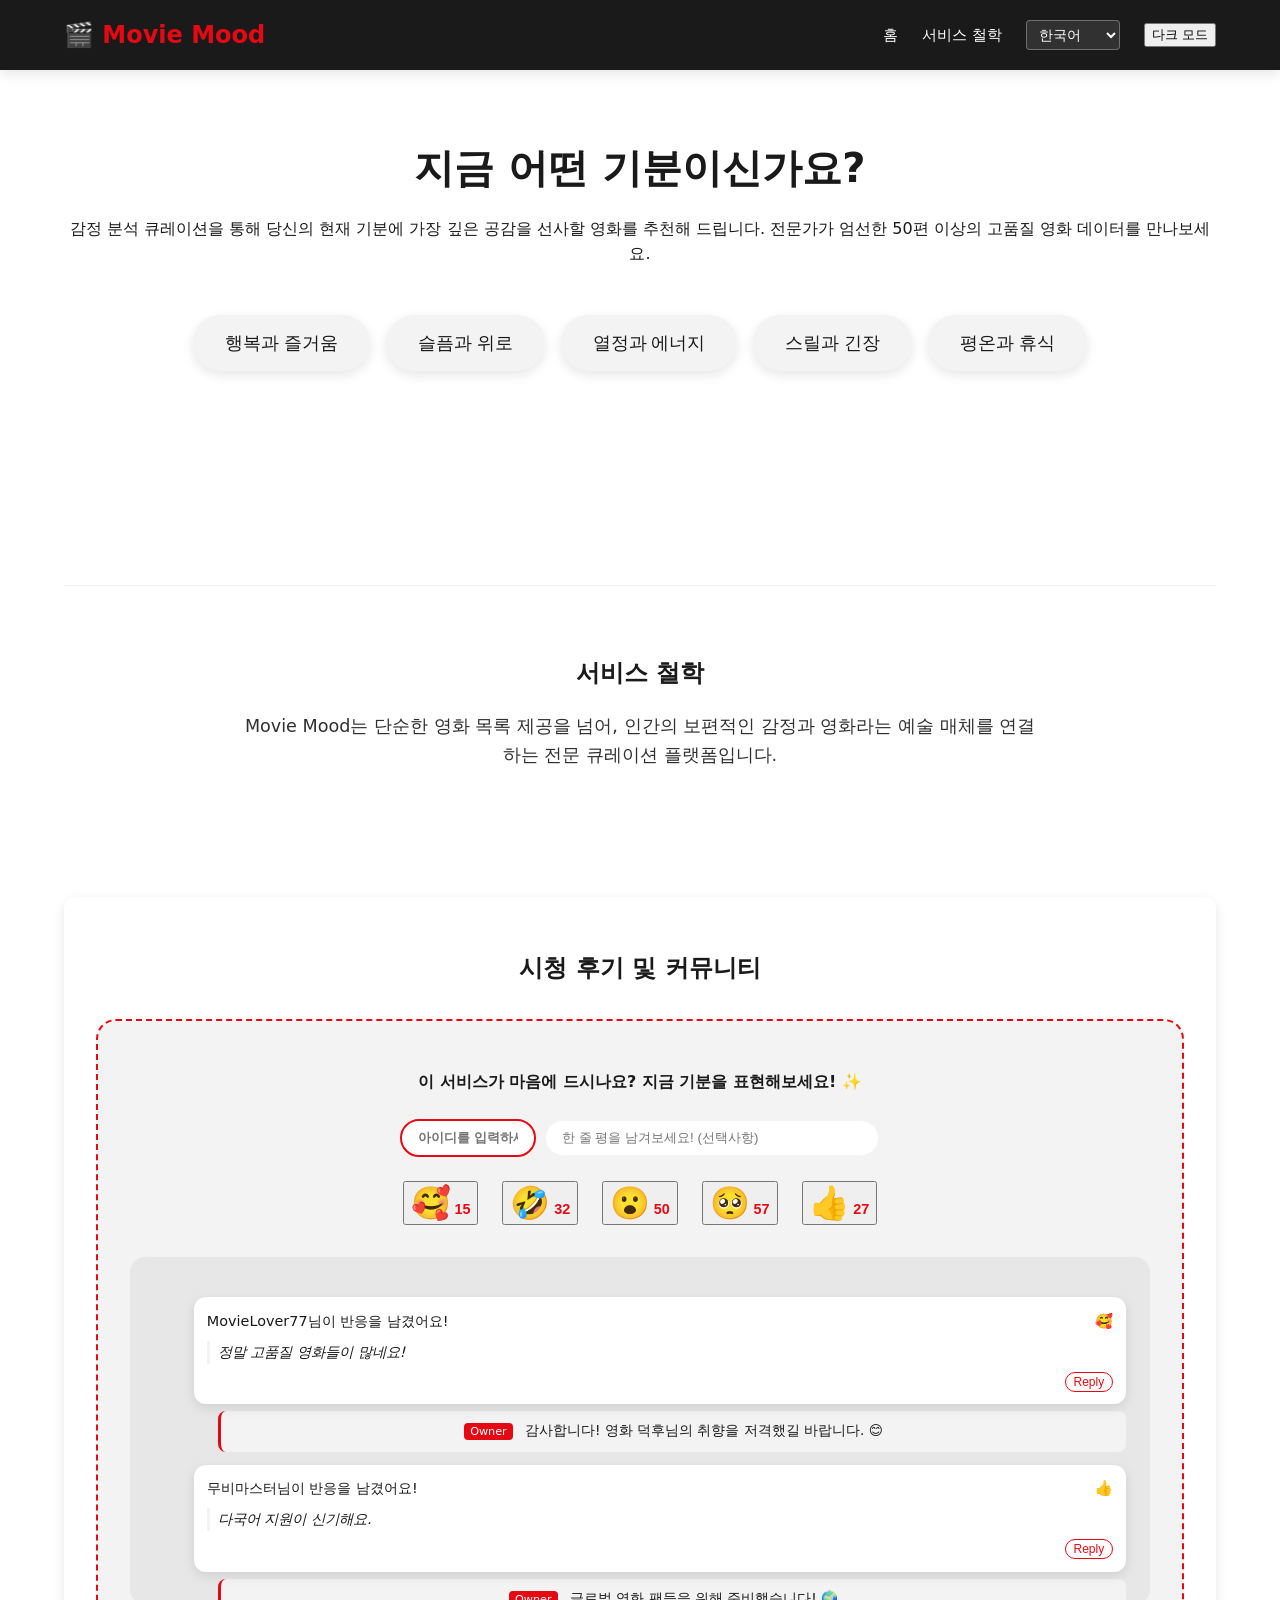
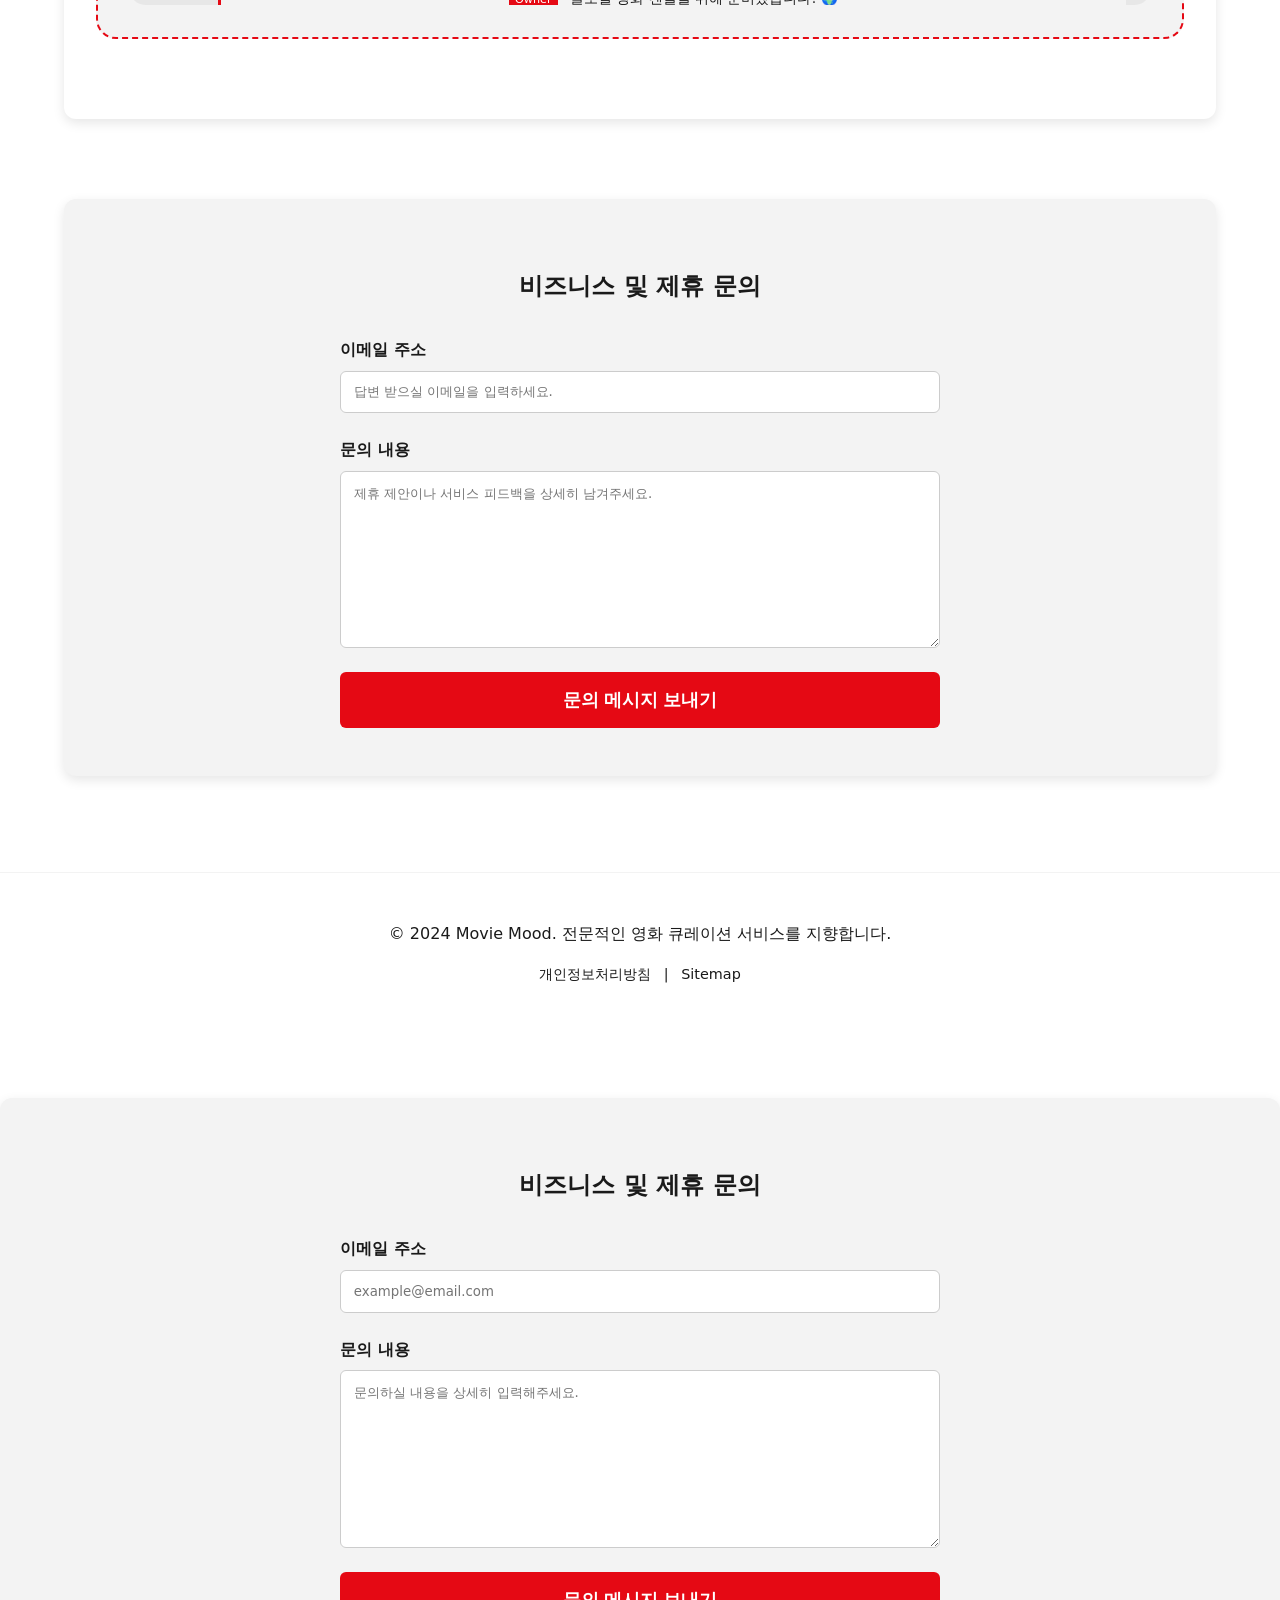
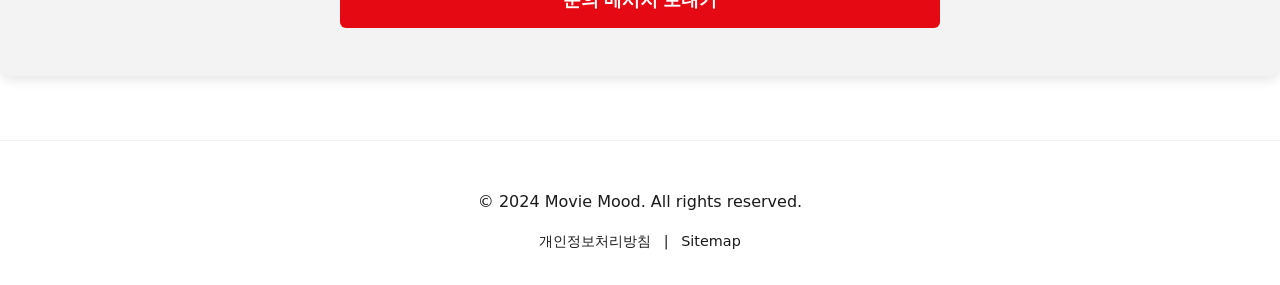
==== index.html @ 3e7e4972 "Add text comments and owner reply feature to community section" ====
<!DOCTYPE html>
<html lang="ko">
<head>
    <meta charset="UTF-8">
    <meta name="viewport" content="width=device-width, initial-scale=1.0">
    <title id="site-title">Movie Mood - 당신의 기분을 읽는 맞춤형 영화 큐레이션</title>
    <meta name="description" content="전문가가 엄선한 감정 분석 영화 추천 서비스. 행복, 슬픔, 열정, 평온 등 현재 기분에 가장 잘 어울리는 영화를 찾아보세요. 고품질 큐레이션 데이터를 제공합니다.">
    <meta name="google-adsense-account" content="ca-pub-2356263208847868">
    <script async src="https://pagead2.googlesyndication.com/pagead/js/adsbygoogle.js?client=ca-pub-2356263208847868"
     crossorigin="anonymous"></script>
    <link rel="stylesheet" href="style.css">
</head>
<body>
    <header>
        <h1 id="header-title" onclick="location.href='index.html'" style="cursor:pointer">🎬 Movie Mood</h1>
        <nav class="main-nav">
            <a href="index.html" id="home-link-text">홈</a>
            <a href="#about-area" class="about-title-text">서비스 철학</a>
            <select id="lang-select" class="lang-select">
                <option value="ko">한국어</option>
                <option value="en">English</option>
                <option value="ja">日本語</option>
                <option value="es">Español</option>
                <option value="zh">简体中文</option>
            </select>
            <button id="theme-toggle">다크 모드</button>
        </nav>
    </header>

    <main>
        <section class="hero">
            <h2 id="hero-msg">지금 어떤 기분이신가요?</h2>
            <p id="hero-submsg">감정 분석 큐레이션을 통해 당신의 현재 기분에 가장 깊은 공감을 선사할 영화를 추천해 드립니다.</p>
        </section>

        <section class="mood-selector" id="mood-buttons">
            <!-- Buttons will be generated by JS -->
        </section>

        <section id="recommendation-area" class="recommendation-area">
            <h2 id="result-title">오늘의 추천 큐레이션</h2>
            <div id="movie-grid" class="movie-grid">
                <!-- Movie cards will be generated by JS -->
            </div>
        </section>

        <section id="about-area" class="about-area">
            <h2 id="about-title" class="about-title-text">서비스 철학</h2>
            <p id="about-content" class="about-content-text">Movie Mood는 단순한 영화 목록 제공을 넘어, 인간의 보편적인 감정과 영화라는 예술 매체를 연결하는 전문 큐레이션 플랫폼입니다.</p>
        </section>

        <section id="comment-area" class="comment-area">
            <h2 id="comment-title">시청 후기 및 커뮤니티</h2>
            
            <div class="mood-reactions" id="mood-reactions">
                <p id="reaction-msg">이 서비스가 마음에 드시나요? 지금 기분을 표현해보세요! ✨</p>
                
                <div class="nickname-container">
                    <input type="text" id="user-nickname" placeholder="아이디" maxlength="10">
                    <input type="text" id="user-comment" placeholder="한 줄 평을 남겨보세요! (선택사항)" maxlength="30">
                </div>

                <div class="reaction-buttons">
                    <button class="reaction-btn" data-mood="love">
                        <span class="emoji">🥰</span>
                        <span class="count" id="count-love">0</span>
                    </button>
                    <button class="reaction-btn" data-mood="funny">
                        <span class="emoji">🤣</span>
                        <span class="count" id="count-funny">0</span>
                    </button>
                    <button class="reaction-btn" data-mood="wow">
                        <span class="emoji">😮</span>
                        <span class="count" id="count-wow">0</span>
                    </button>
                    <button class="reaction-btn" data-mood="sad">
                        <span class="emoji">🥺</span>
                        <span class="count" id="count-sad">0</span>
                    </button>
                    <button class="reaction-btn" data-mood="good">
                        <span class="emoji">👍</span>
                        <span class="count" id="count-good">0</span>
                    </button>
                </div>

                <div class="reaction-feed">
                    <ul id="reaction-list">
                        <!-- Reaction items will be added here -->
                    </ul>
                </div>
            </div>

            <script src="https://utteranc.es/client.js"
                    repo="sbs300s-debug/product-builder-lecture"
                    issue-term="pathname"
                    theme="github-light"
                    crossorigin="anonymous"
                    async>
            </script>
        </section>

        <section id="contact-area" class="contact-area">
            <h2 id="contact-title">비즈니스 및 제휴 문의</h2>
            <form action="https://formspree.io/f/mgoqweqr" method="POST" class="contact-form">
                <div class="form-group">
                    <label for="email" id="label-email">이메일 주소</label>
                    <input type="email" name="email" id="email" required placeholder="example@email.com">
                </div>
                <div class="form-group">
                    <label for="message" id="label-message">문의 내용</label>
                    <textarea name="message" id="message" required placeholder="문의하실 내용을 상세히 입력해주세요."></textarea>
                </div>
                <button type="submit" id="submit-btn" class="submit-btn">문의 메시지 보내기</button>
            </form>
        </section>
    </main>

    <footer>
        <p id="footer-text">&copy; 2024 Movie Mood. All rights reserved.</p>
        <div class="footer-links">
            <a href="privacy.html" id="privacy-link-text">개인정보처리방침</a> | 
            <a href="sitemap.xml">Sitemap</a>
        </div>
    </footer>

    <button id="back-to-top" title="Go to top">↑</button>
    <script src="main.js"></script>
</body>
</html>
   </section>

        <section id="contact-area" class="contact-area">
            <h2 id="contact-title">비즈니스 및 제휴 문의</h2>
            <form action="https://formspree.io/f/mgoqweqr" method="POST" class="contact-form">
                <div class="form-group">
                    <label for="email" id="label-email">이메일 주소</label>
                    <input type="email" name="email" id="email" required placeholder="example@email.com">
                </div>
                <div class="form-group">
                    <label for="message" id="label-message">문의 내용</label>
                    <textarea name="message" id="message" required placeholder="문의하실 내용을 상세히 입력해주세요."></textarea>
                </div>
                <button type="submit" id="submit-btn" class="submit-btn">문의 메시지 보내기</button>
            </form>
        </section>
    </main>

    <footer>
        <p id="footer-text">&copy; 2024 Movie Mood. All rights reserved.</p>
        <div class="footer-links">
            <a href="privacy.html" id="privacy-link-text">개인정보처리방침</a> | 
            <a href="sitemap.xml">Sitemap</a>
        </div>
    </footer>

    <script src="main.js"></script>
</body>
</html>
---- style.css ----
:root {
    --bg-color: #ffffff;
    --text-color: #1a1a1a;
    --primary-color: #e50914;
    --secondary-color: #f3f3f3;
    --card-bg: #ffffff;
    --header-bg: #1a1a1a;
    --header-text: #ffffff;
    --shadow: 0 4px 12px rgba(0, 0, 0, 0.1);
}

body.dark-mode {
    --bg-color: #141414;
    --text-color: #e5e5e5;
    --secondary-color: #2f2f2f;
    --card-bg: #1f1f1f;
    --header-bg: #000000;
    --shadow: 0 4px 12px rgba(0, 0, 0, 0.5);
}

body {
    font-family: 'Pretendard', -apple-system, BlinkMacSystemFont, system-ui, Roboto, sans-serif;
    background-color: var(--bg-color);
    color: var(--text-color);
    margin: 0;
    padding: 0;
    transition: all 0.3s ease;
    line-height: 1.6;
}

header {
    background-color: var(--header-bg);
    color: var(--header-text);
    padding: 1rem 5%;
    display: flex;
    justify-content: space-between;
    align-items: center;
    position: sticky;
    top: 0;
    z-index: 100;
    box-shadow: var(--shadow);
}

.main-nav {
    display: flex;
    align-items: center;
    gap: 1.5rem;
}

.main-nav a {
    color: var(--header-text);
    text-decoration: none;
    font-weight: 500;
    font-size: 0.95rem;
    transition: 0.2s;
}

.main-nav a:hover {
    color: var(--primary-color);
}

.main-nav select {
    background-color: rgba(255, 255, 255, 0.1);
    color: white;
    border: 1px solid rgba(255, 255, 255, 0.3);
    padding: 0.3rem 0.5rem;
    border-radius: 4px;
    cursor: pointer;
    font-size: 0.9rem;
    outline: none;
}

.main-nav select option {
    background-color: var(--header-bg);
    color: white;
}

.movie-meta {
    display: block;
    font-size: 0.8rem;
    color: var(--primary-color);
    margin-bottom: 0.5rem;
    font-weight: 600;
    text-transform: uppercase;
}

.footer-links {
    margin-top: 1rem;
    font-size: 0.9rem;
}

.footer-links a {
    color: var(--text-color);
    text-decoration: none;
    margin: 0 0.5rem;
}

.footer-links a:hover {
    text-decoration: underline;
}

header h1 {
    margin: 0;
    font-size: 1.5rem;
    color: var(--primary-color);
}

.controls button {
    background: none;
    border: 1px solid #fff;
    color: #fff;
    padding: 0.4rem 0.8rem;
    margin-left: 0.5rem;
    cursor: pointer;
    border-radius: 4px;
    font-size: 0.9rem;
    transition: 0.2s;
}

.controls button:hover {
    background-color: rgba(255, 255, 255, 0.2);
}

main {
    max-width: 1200px;
    margin: 0 auto;
    padding: 2rem 5%;
}

.hero {
    text-align: center;
    margin-bottom: 3rem;
}

.hero h2 {
    font-size: 2.5rem;
    margin-bottom: 0.5rem;
}

.mood-selector {
    display: flex;
    flex-wrap: wrap;
    justify-content: center;
    gap: 1rem;
    margin-bottom: 4rem;
}

.mood-btn {
    padding: 1rem 2rem;
    font-size: 1.1rem;
    border: none;
    border-radius: 50px;
    background-color: var(--secondary-color);
    color: var(--text-color);
    cursor: pointer;
    transition: 0.3s;
    box-shadow: var(--shadow);
}

.mood-btn:hover {
    transform: translateY(-3px);
    background-color: var(--primary-color);
    color: white;
}

.mood-btn.active {
    background-color: var(--primary-color);
    color: white;
}

.recommendation-area {
    opacity: 0;
    transform: translateY(20px);
    transition: 0.5s ease-out;
}

.recommendation-area.visible {
    opacity: 1;
    transform: translateY(0);
}

.recommendation-area h2 {
    text-align: center;
    margin-bottom: 2rem;
}

.movie-grid {
    display: grid;
    grid-template-columns: repeat(auto-fill, minmax(250px, 1fr));
    gap: 2rem;
}

.movie-card {
    background-color: var(--card-bg);
    border-radius: 12px;
    overflow: hidden;
    box-shadow: var(--shadow);
    transition: 0.3s;
}

.movie-card:hover {
    transform: scale(1.03);
}

.movie-poster {
    width: 100%;
    height: 350px;
    object-fit: cover;
    background-color: #333;
}

.movie-info {
    padding: 1.5rem;
}

.movie-info h3 {
    margin: 0 0 0.5rem 0;
    font-size: 1.2rem;
}

.movie-info p {
    font-size: 0.9rem;
    color: var(--text-color);
    opacity: 0.8;
}

.about-area {
    margin-top: 5rem;
    padding: 3rem;
    text-align: center;
    border-top: 1px solid var(--secondary-color);
}

.about-area p {
    max-width: 800px;
    margin: 0 auto;
    font-size: 1.1rem;
    opacity: 0.9;
}

.comment-area {
    margin-top: 5rem;
    padding: 2rem;
    background-color: var(--card-bg);
    border-radius: 12px;
    box-shadow: var(--shadow);
}

.comment-area h2 {
    text-align: center;
    margin-bottom: 2rem;
}

.contact-area {
    margin-top: 5rem;
    padding: 3rem;
    background-color: var(--secondary-color);
    border-radius: 12px;
    box-shadow: var(--shadow);
}

.contact-area h2 {
    text-align: center;
    margin-bottom: 2rem;
}

.contact-form {
    max-width: 600px;
    margin: 0 auto;
    display: flex;
    flex-direction: column;
    gap: 1.5rem;
}

.form-group {
    display: flex;
    flex-direction: column;
    gap: 0.5rem;
}

.form-group label {
    font-weight: 600;
}

.form-group input, .form-group textarea {
    padding: 0.8rem;
    border: 1px solid #ccc;
    border-radius: 6px;
    background-color: var(--card-bg);
    color: var(--text-color);
    font-family: inherit;
}

.form-group textarea {
    height: 150px;
    resize: vertical;
}

.submit-btn {
    padding: 1rem;
    background-color: var(--primary-color);
    color: white;
    border: none;
    border-radius: 6px;
    font-size: 1.1rem;
    font-weight: 600;
    cursor: pointer;
    transition: 0.3s;
}

.submit-btn:hover {
    background-color: #b00710;
    transform: translateY(-2px);
}

.mood-reactions {
    text-align: center;
    margin-bottom: 3rem;
    padding: 2rem;
    background-color: var(--secondary-color);
    border-radius: 20px;
    border: 2px dashed var(--primary-color);
}

#reaction-msg {
    font-weight: 600;
    margin-bottom: 1.5rem;
    color: var(--text-color);
}

.reaction-buttons {
    display: flex;
    justify-content: center;
    gap: 1.5rem;
    flex-wrap: wrap;
}

.nickname-container {
    display: flex;
    justify-content: center;
    gap: 0.5rem;
    margin-bottom: 1.5rem;
}

#user-nickname {
    width: 100px;
    padding: 0.6rem 1rem;
    border: 2px solid var(--primary-color);
    border-radius: 50px;
    background-color: var(--card-bg);
    color: var(--text-color);
    text-align: center;
    font-weight: 600;
    outline: none;
}

#user-comment {
    flex: 1;
    max-width: 300px;
    padding: 0.6rem 1rem;
    border: 2px solid var(--secondary-color);
    border-radius: 50px;
    background-color: var(--card-bg);
    color: var(--text-color);
    outline: none;
    transition: 0.3s;
}

#user-comment:focus {
    border-color: var(--primary-color);
}

.reaction-feed {
    margin-top: 2rem;
    max-height: 300px;
    overflow-y: auto;
    background: rgba(0, 0, 0, 0.05);
    border-radius: 15px;
    padding: 1.5rem;
}

.reaction-item {
    font-size: 0.9rem;
    padding: 0.8rem;
    background: var(--card-bg);
    border-radius: 12px;
    box-shadow: var(--shadow);
    margin-bottom: 0.8rem;
    display: flex;
    flex-direction: column;
    gap: 0.5rem;
    position: relative;
}

.reaction-header {
    display: flex;
    justify-content: space-between;
    align-items: center;
}

.reaction-content {
    text-align: left;
    padding-left: 0.5rem;
    border-left: 3px solid var(--secondary-color);
    font-style: italic;
    color: var(--text-color);
}

.reply-btn {
    font-size: 0.75rem;
    color: var(--primary-color);
    background: none;
    border: 1px solid var(--primary-color);
    padding: 2px 8px;
    border-radius: 20px;
    cursor: pointer;
    align-self: flex-end;
}

.reply-item {
    margin-left: 1.5rem;
    background-color: var(--secondary-color);
    border-left: 3px solid var(--primary-color);
    font-size: 0.85rem;
    padding: 0.6rem;
    border-radius: 8px;
    margin-top: -0.4rem;
    margin-bottom: 0.8rem;
}

.reply-item .admin-tag {
    background-color: var(--primary-color);
    color: white;
    font-size: 0.7rem;
    padding: 2px 6px;
    border-radius: 4px;
    margin-right: 0.5rem;
}

#user-nickname:focus {
    background: var(--card-bg);
    border: none;
    padding: 1rem;
    border-radius: 15px;
    cursor: pointer;
    box-shadow: var(--shadow);
    transition: all 0.3s cubic-bezier(0.175, 0.885, 0.32, 1.275);
    display: flex;
    flex-direction: column;
    align-items: center;
    min-width: 70px;
}

.reaction-btn:hover {
    transform: translateY(-10px) scale(1.1);
    background-color: var(--primary-color);
}

.reaction-btn:hover .emoji {
    transform: scale(1.2);
}

.reaction-btn:hover .count {
    color: white;
}

.reaction-btn .emoji {
    font-size: 2rem;
    margin-bottom: 0.5rem;
    transition: 0.3s;
}

.reaction-btn .count {
    font-size: 0.9rem;
    font-weight: bold;
    color: var(--primary-color);
}

.reaction-btn.clicked {
    animation: bounce 0.5s;
    background-color: var(--primary-color);
}

.reaction-btn.clicked .count {
    color: white;
}

@keyframes bounce {
    0%, 100% { transform: translateY(0); }
    50% { transform: translateY(-20px); }
}

#back-to-top {
    display: none;
    position: fixed;
    bottom: 20px;
    right: 30px;
    z-index: 99;
    border: none;
    outline: none;
    background-color: var(--primary-color);
    color: white;
    cursor: pointer;
    padding: 15px;
    border-radius: 50%;
    font-size: 18px;
    box-shadow: var(--shadow);
    transition: 0.3s;
}

#back-to-top:hover {
    background-color: #b00710;
    transform: scale(1.1);
}

@media (max-width: 600px) {
    .main-nav {
        flex-direction: column;
        gap: 0.5rem;
        padding: 1rem 0;
    }
    header {
        flex-direction: column;
        text-align: center;
    }
}

footer {
    text-align: center;
    padding: 2rem;
    margin-top: 4rem;
    border-top: 1px solid var(--secondary-color);
}

@media (max-width: 600px) {
    .hero h2 { font-size: 1.8rem; }
    .mood-btn { padding: 0.8rem 1.5rem; font-size: 1rem; }
}
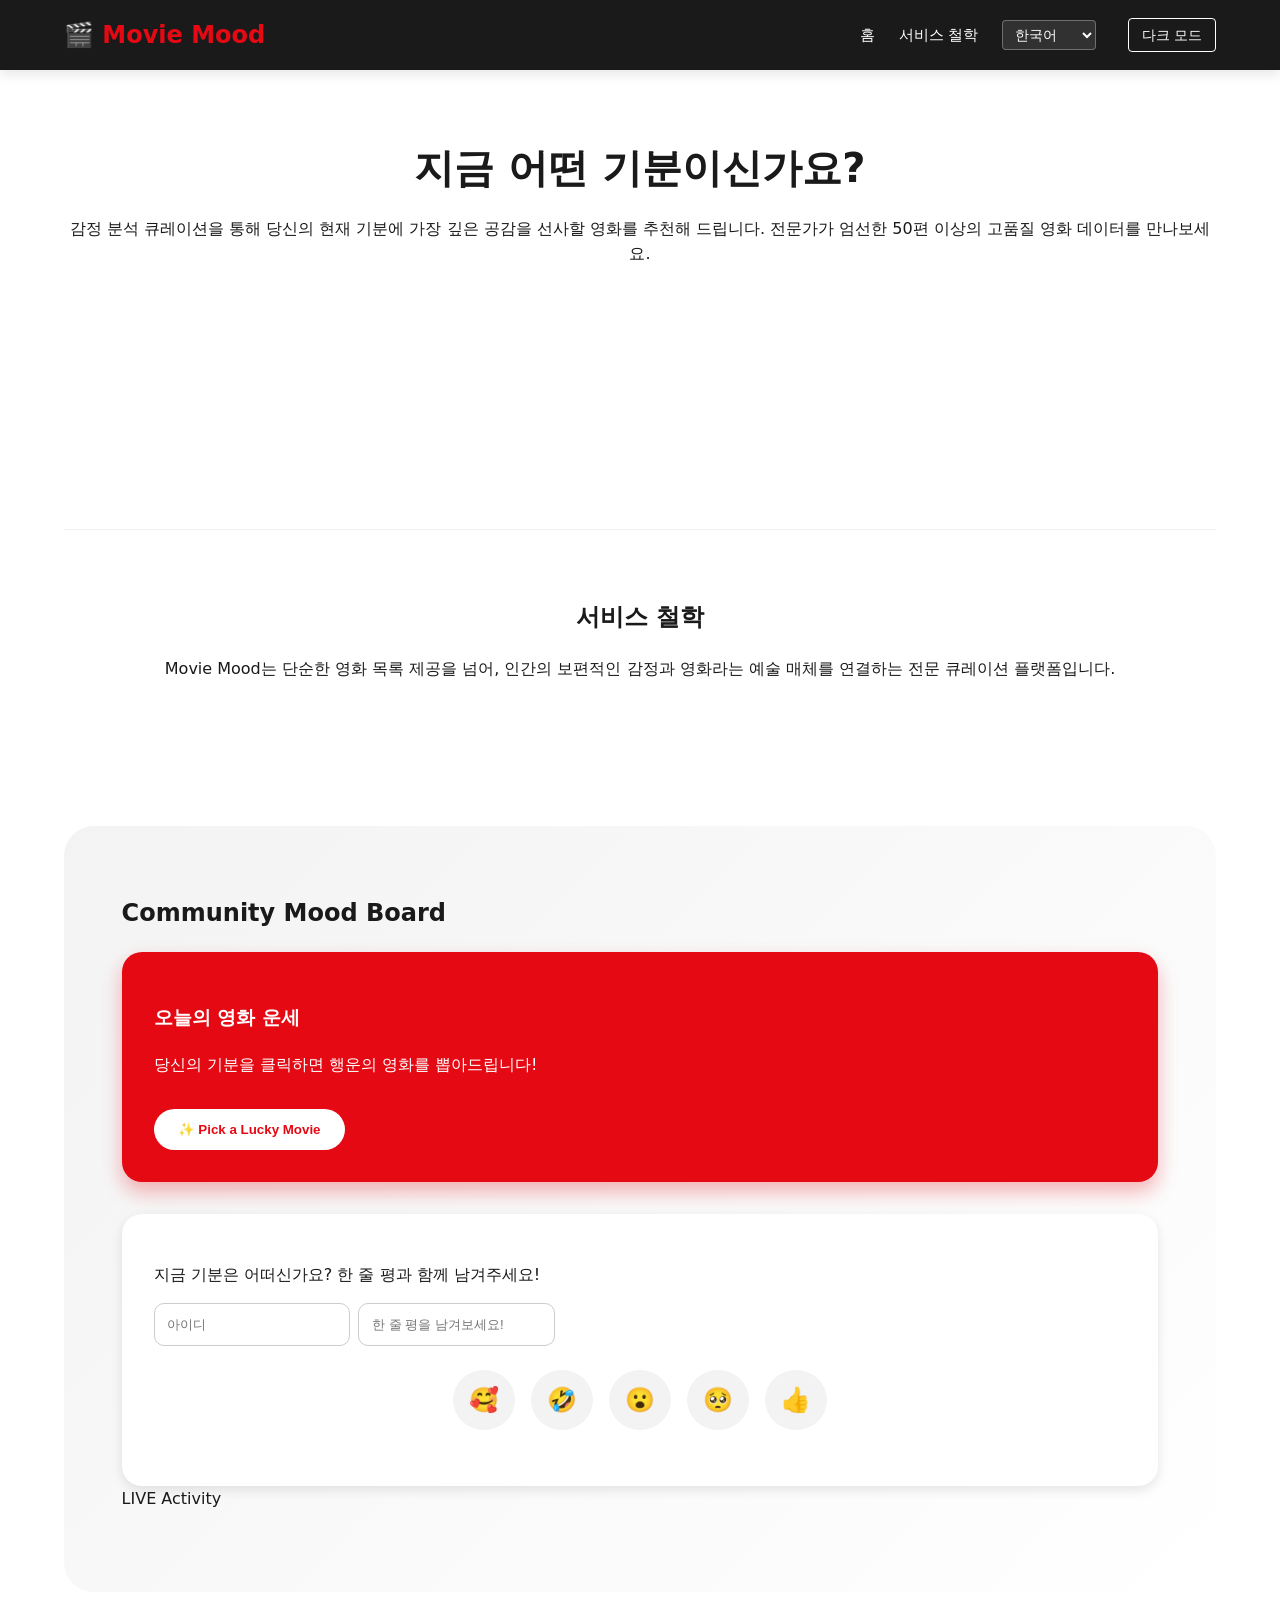
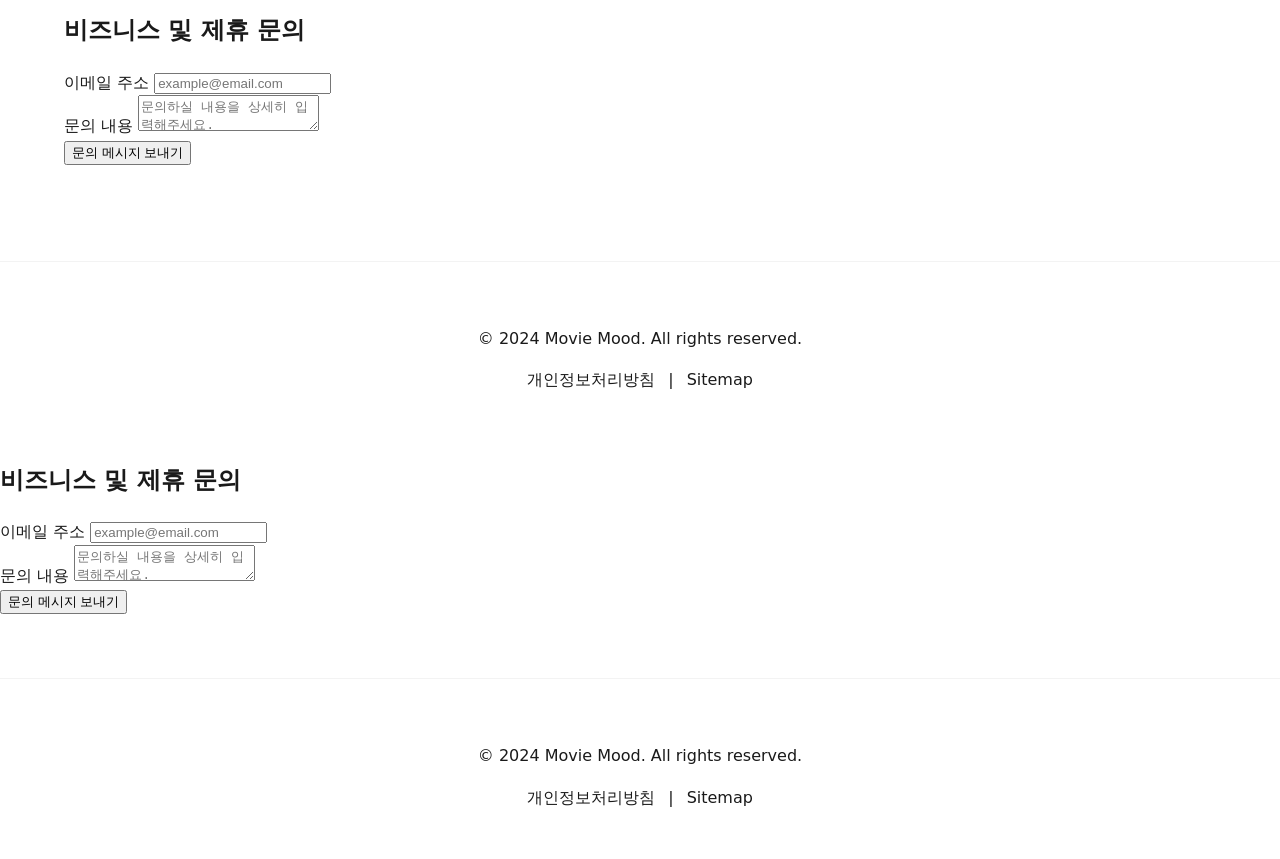
==== commit c41f84d7: "Remove Utterances and replace with a trendy, interactive Community Mood Board and Fortune Movie feat" ====
--- a/index.html
+++ b/index.html
@@ -49,54 +49,41 @@
             <p id="about-content" class="about-content-text">Movie Mood는 단순한 영화 목록 제공을 넘어, 인간의 보편적인 감정과 영화라는 예술 매체를 연결하는 전문 큐레이션 플랫폼입니다.</p>
         </section>
 
-        <section id="comment-area" class="comment-area">
-            <h2 id="comment-title">시청 후기 및 커뮤니티</h2>
+        <section id="community-area" class="community-area">
+            <h2 id="community-title">Community Mood Board</h2>
             
             <div class="mood-reactions" id="mood-reactions">
-                <p id="reaction-msg">이 서비스가 마음에 드시나요? 지금 기분을 표현해보세요! ✨</p>
-                
-                <div class="nickname-container">
-                    <input type="text" id="user-nickname" placeholder="아이디" maxlength="10">
-                    <input type="text" id="user-comment" placeholder="한 줄 평을 남겨보세요! (선택사항)" maxlength="30">
+                <div class="fortune-box" id="fortune-box">
+                    <h3 id="fortune-title">오늘의 영화 운세</h3>
+                    <p id="fortune-desc">당신의 기분을 클릭하면 행운의 영화를 뽑아드립니다!</p>
+                    <button id="fortune-btn" class="fortune-btn">✨ Pick a Lucky Movie</button>
                 </div>
 
-                <div class="reaction-buttons">
-                    <button class="reaction-btn" data-mood="love">
-                        <span class="emoji">🥰</span>
-                        <span class="count" id="count-love">0</span>
-                    </button>
-                    <button class="reaction-btn" data-mood="funny">
-                        <span class="emoji">🤣</span>
-                        <span class="count" id="count-funny">0</span>
-                    </button>
-                    <button class="reaction-btn" data-mood="wow">
-                        <span class="emoji">😮</span>
-                        <span class="count" id="count-wow">0</span>
-                    </button>
-                    <button class="reaction-btn" data-mood="sad">
-                        <span class="emoji">🥺</span>
-                        <span class="count" id="count-sad">0</span>
-                    </button>
-                    <button class="reaction-btn" data-mood="good">
-                        <span class="emoji">👍</span>
-                        <span class="count" id="count-good">0</span>
-                    </button>
+                <div class="interaction-card">
+                    <p id="reaction-msg">지금 기분은 어떠신가요? 한 줄 평과 함께 남겨주세요!</p>
+                    <div class="nickname-container">
+                        <input type="text" id="user-nickname" placeholder="아이디" maxlength="10">
+                        <input type="text" id="user-comment" placeholder="한 줄 평을 남겨보세요!" maxlength="30">
+                    </div>
+
+                    <div class="reaction-buttons">
+                        <button class="reaction-btn" data-mood="love">🥰</button>
+                        <button class="reaction-btn" data-mood="funny">🤣</button>
+                        <button class="reaction-btn" data-mood="wow">😮</button>
+                        <button class="reaction-btn" data-mood="sad">🥺</button>
+                        <button class="reaction-btn" data-mood="good">👍</button>
+                    </div>
                 </div>
 
+                <div class="feed-header">
+                    <span id="live-indicator"><span class="dot"></span> LIVE Activity</span>
+                </div>
                 <div class="reaction-feed">
-                    <ul id="reaction-list">
+                    <div id="reaction-list">
                         <!-- Reaction items will be added here -->
-                    </ul>
+                    </div>
                 </div>
             </div>
-
-            <script src="https://utteranc.es/client.js"
-                    repo="sbs300s-debug/product-builder-lecture"
-                    issue-term="pathname"
-                    theme="github-light"
-                    crossorigin="anonymous"
-                    async>
-            </script>
         </section>
 
         <section id="contact-area" class="contact-area">
--- a/style.css
+++ b/style.css
@@ -75,151 +75,135 @@
     color: white;
 }
 
+header h1 {
+    margin: 0;
+    font-size: 1.5rem;
+    color: var(--primary-color);
+}
+
+.controls button, #theme-toggle {
+    background: none;
+    border: 1px solid #fff;
+    color: #fff;
+    padding: 0.4rem 0.8rem;
+    margin-left: 0.5rem;
+    cursor: pointer;
+    border-radius: 4px;
+    font-size: 0.9rem;
+    transition: 0.2s;
+}
+
+.controls button:hover, #theme-toggle:hover {
+    background-color: rgba(255, 255, 255, 0.2);
+}
+
+main {
+    max-width: 1200px;
+    margin: 0 auto;
+    padding: 2rem 5%;
+}
+
+.hero {
+    text-align: center;
+    margin-bottom: 3rem;
+}
+
+.hero h2 {
+    font-size: 2.5rem;
+    margin-bottom: 0.5rem;
+}
+
+.mood-selector {
+    display: flex;
+    flex-wrap: wrap;
+    justify-content: center;
+    gap: 1rem;
+    margin-bottom: 4rem;
+}
+
+.mood-btn {
+    padding: 1rem 2rem;
+    font-size: 1.1rem;
+    border: none;
+    border-radius: 50px;
+    background-color: var(--secondary-color);
+    color: var(--text-color);
+    cursor: pointer;
+    transition: 0.3s;
+    box-shadow: var(--shadow);
+}
+
+.mood-btn:hover {
+    transform: translateY(-3px);
+    background-color: var(--primary-color);
+    color: white;
+}
+
+.mood-btn.active {
+    background-color: var(--primary-color);
+    color: white;
+}
+
+.recommendation-area {
+    opacity: 0;
+    transform: translateY(20px);
+    transition: 0.5s ease-out;
+}
+
+.recommendation-area.visible {
+    opacity: 1;
+    transform: translateY(0);
+}
+
+.recommendation-area h2 {
+    text-align: center;
+    margin-bottom: 2rem;
+}
+
+.movie-grid {
+    display: grid;
+    grid-template-columns: repeat(auto-fill, minmax(280px, 1fr));
+    gap: 2rem;
+}
+
+.movie-card {
+    background-color: var(--card-bg);
+    border-radius: 15px;
+    overflow: hidden;
+    box-shadow: var(--shadow);
+    transition: 0.3s;
+}
+
+.movie-card:hover {
+    transform: translateY(-5px);
+}
+
+.movie-poster {
+    width: 100%;
+    height: 400px;
+    object-fit: cover;
+    background-color: #333;
+}
+
+.movie-info {
+    padding: 1.5rem;
+}
+
 .movie-meta {
     display: block;
     font-size: 0.8rem;
     color: var(--primary-color);
     margin-bottom: 0.5rem;
     font-weight: 600;
-    text-transform: uppercase;
-}
-
-.footer-links {
-    margin-top: 1rem;
-    font-size: 0.9rem;
-}
-
-.footer-links a {
-    color: var(--text-color);
-    text-decoration: none;
-    margin: 0 0.5rem;
-}
-
-.footer-links a:hover {
-    text-decoration: underline;
-}
-
-header h1 {
-    margin: 0;
-    font-size: 1.5rem;
-    color: var(--primary-color);
-}
-
-.controls button {
-    background: none;
-    border: 1px solid #fff;
-    color: #fff;
-    padding: 0.4rem 0.8rem;
-    margin-left: 0.5rem;
-    cursor: pointer;
-    border-radius: 4px;
-    font-size: 0.9rem;
-    transition: 0.2s;
-}
-
-.controls button:hover {
-    background-color: rgba(255, 255, 255, 0.2);
-}
-
-main {
-    max-width: 1200px;
-    margin: 0 auto;
-    padding: 2rem 5%;
-}
-
-.hero {
-    text-align: center;
-    margin-bottom: 3rem;
-}
-
-.hero h2 {
-    font-size: 2.5rem;
-    margin-bottom: 0.5rem;
-}
-
-.mood-selector {
-    display: flex;
-    flex-wrap: wrap;
-    justify-content: center;
-    gap: 1rem;
-    margin-bottom: 4rem;
-}
-
-.mood-btn {
-    padding: 1rem 2rem;
-    font-size: 1.1rem;
-    border: none;
-    border-radius: 50px;
-    background-color: var(--secondary-color);
-    color: var(--text-color);
-    cursor: pointer;
-    transition: 0.3s;
-    box-shadow: var(--shadow);
-}
-
-.mood-btn:hover {
-    transform: translateY(-3px);
-    background-color: var(--primary-color);
-    color: white;
-}
-
-.mood-btn.active {
-    background-color: var(--primary-color);
-    color: white;
-}
-
-.recommendation-area {
-    opacity: 0;
-    transform: translateY(20px);
-    transition: 0.5s ease-out;
-}
-
-.recommendation-area.visible {
-    opacity: 1;
-    transform: translateY(0);
-}
-
-.recommendation-area h2 {
-    text-align: center;
-    margin-bottom: 2rem;
-}
-
-.movie-grid {
-    display: grid;
-    grid-template-columns: repeat(auto-fill, minmax(250px, 1fr));
-    gap: 2rem;
-}
-
-.movie-card {
-    background-color: var(--card-bg);
-    border-radius: 12px;
-    overflow: hidden;
-    box-shadow: var(--shadow);
-    transition: 0.3s;
-}
-
-.movie-card:hover {
-    transform: scale(1.03);
-}
-
-.movie-poster {
-    width: 100%;
-    height: 350px;
-    object-fit: cover;
-    background-color: #333;
-}
-
-.movie-info {
-    padding: 1.5rem;
 }
 
 .movie-info h3 {
     margin: 0 0 0.5rem 0;
-    font-size: 1.2rem;
+    font-size: 1.3rem;
 }
 
 .movie-info p {
-    font-size: 0.9rem;
+    font-size: 0.95rem;
     color: var(--text-color);
     opacity: 0.8;
 }
@@ -231,263 +215,103 @@
     border-top: 1px solid var(--secondary-color);
 }
 
-.about-area p {
-    max-width: 800px;
-    margin: 0 auto;
-    font-size: 1.1rem;
-    opacity: 0.9;
-}
-
-.comment-area {
+.community-area {
     margin-top: 5rem;
+    padding: 3rem 5%;
+    background: linear-gradient(135deg, var(--secondary-color) 0%, var(--bg-color) 100%);
+    border-radius: 30px;
+}
+
+.fortune-box {
+    background: var(--primary-color);
+    color: white;
     padding: 2rem;
-    background-color: var(--card-bg);
-    border-radius: 12px;
-    box-shadow: var(--shadow);
-}
-
-.comment-area h2 {
-    text-align: center;
+    border-radius: 20px;
     margin-bottom: 2rem;
-}
-
-.contact-area {
-    margin-top: 5rem;
-    padding: 3rem;
-    background-color: var(--secondary-color);
-    border-radius: 12px;
-    box-shadow: var(--shadow);
-}
-
-.contact-area h2 {
-    text-align: center;
-    margin-bottom: 2rem;
-}
-
-.contact-form {
-    max-width: 600px;
-    margin: 0 auto;
-    display: flex;
-    flex-direction: column;
-    gap: 1.5rem;
-}
-
-.form-group {
-    display: flex;
-    flex-direction: column;
+    box-shadow: 0 10px 20px rgba(229, 9, 20, 0.3);
+}
+
+.fortune-btn {
+    background: white;
+    color: var(--primary-color);
+    border: none;
+    padding: 0.8rem 1.5rem;
+    border-radius: 50px;
+    font-weight: bold;
+    margin-top: 1rem;
+    cursor: pointer;
+}
+
+.interaction-card {
+    background: var(--card-bg);
+    padding: 2rem;
+    border-radius: 20px;
+    box-shadow: var(--shadow);
+}
+
+.reaction-buttons {
+    display: flex;
+    justify-content: center;
+    gap: 1rem;
+    margin: 1.5rem 0;
+}
+
+.reaction-btn {
+    background: var(--secondary-color);
+    border: none;
+    padding: 1rem;
+    border-radius: 50%;
+    font-size: 1.5rem;
+    cursor: pointer;
+    transition: 0.3s;
+}
+
+.reaction-btn:hover {
+    transform: scale(1.2) rotate(10deg);
+}
+
+.nickname-container {
+    display: flex;
     gap: 0.5rem;
 }
 
-.form-group label {
-    font-weight: 600;
-}
-
-.form-group input, .form-group textarea {
+#user-nickname, #user-comment {
     padding: 0.8rem;
+    border-radius: 10px;
     border: 1px solid #ccc;
-    border-radius: 6px;
-    background-color: var(--card-bg);
-    color: var(--text-color);
-    font-family: inherit;
-}
-
-.form-group textarea {
-    height: 150px;
-    resize: vertical;
-}
-
-.submit-btn {
-    padding: 1rem;
-    background-color: var(--primary-color);
-    color: white;
-    border: none;
-    border-radius: 6px;
-    font-size: 1.1rem;
-    font-weight: 600;
-    cursor: pointer;
-    transition: 0.3s;
-}
-
-.submit-btn:hover {
-    background-color: #b00710;
-    transform: translateY(-2px);
-}
-
-.mood-reactions {
-    text-align: center;
-    margin-bottom: 3rem;
-    padding: 2rem;
-    background-color: var(--secondary-color);
-    border-radius: 20px;
-    border: 2px dashed var(--primary-color);
-}
-
-#reaction-msg {
-    font-weight: 600;
-    margin-bottom: 1.5rem;
-    color: var(--text-color);
-}
-
-.reaction-buttons {
-    display: flex;
-    justify-content: center;
-    gap: 1.5rem;
-    flex-wrap: wrap;
-}
-
-.nickname-container {
-    display: flex;
-    justify-content: center;
-    gap: 0.5rem;
-    margin-bottom: 1.5rem;
-}
-
-#user-nickname {
-    width: 100px;
-    padding: 0.6rem 1rem;
-    border: 2px solid var(--primary-color);
-    border-radius: 50px;
-    background-color: var(--card-bg);
-    color: var(--text-color);
-    text-align: center;
-    font-weight: 600;
-    outline: none;
-}
-
-#user-comment {
-    flex: 1;
-    max-width: 300px;
-    padding: 0.6rem 1rem;
-    border: 2px solid var(--secondary-color);
-    border-radius: 50px;
-    background-color: var(--card-bg);
-    color: var(--text-color);
-    outline: none;
-    transition: 0.3s;
-}
-
-#user-comment:focus {
-    border-color: var(--primary-color);
+    background: var(--card-bg);
+    color: var(--text-color);
 }
 
 .reaction-feed {
     margin-top: 2rem;
-    max-height: 300px;
+    max-height: 400px;
     overflow-y: auto;
-    background: rgba(0, 0, 0, 0.05);
-    border-radius: 15px;
-    padding: 1.5rem;
 }
 
 .reaction-item {
-    font-size: 0.9rem;
-    padding: 0.8rem;
     background: var(--card-bg);
+    padding: 1rem;
     border-radius: 12px;
-    box-shadow: var(--shadow);
-    margin-bottom: 0.8rem;
-    display: flex;
-    flex-direction: column;
-    gap: 0.5rem;
-    position: relative;
-}
-
-.reaction-header {
-    display: flex;
-    justify-content: space-between;
-    align-items: center;
-}
-
-.reaction-content {
-    text-align: left;
-    padding-left: 0.5rem;
-    border-left: 3px solid var(--secondary-color);
-    font-style: italic;
-    color: var(--text-color);
-}
-
-.reply-btn {
-    font-size: 0.75rem;
-    color: var(--primary-color);
-    background: none;
-    border: 1px solid var(--primary-color);
-    padding: 2px 8px;
-    border-radius: 20px;
-    cursor: pointer;
-    align-self: flex-end;
+    margin-bottom: 1rem;
+    box-shadow: var(--shadow);
+    border-left: 5px solid var(--primary-color);
 }
 
 .reply-item {
-    margin-left: 1.5rem;
-    background-color: var(--secondary-color);
-    border-left: 3px solid var(--primary-color);
-    font-size: 0.85rem;
-    padding: 0.6rem;
+    margin-left: 2rem;
+    margin-top: 0.5rem;
+    padding: 0.5rem;
+    background: var(--secondary-color);
     border-radius: 8px;
-    margin-top: -0.4rem;
-    margin-bottom: 0.8rem;
-}
-
-.reply-item .admin-tag {
-    background-color: var(--primary-color);
-    color: white;
+}
+
+.admin-tag {
+    background: var(--primary-color);
+    color: white;
+    padding: 2px 5px;
+    border-radius: 4px;
     font-size: 0.7rem;
-    padding: 2px 6px;
-    border-radius: 4px;
-    margin-right: 0.5rem;
-}
-
-#user-nickname:focus {
-    background: var(--card-bg);
-    border: none;
-    padding: 1rem;
-    border-radius: 15px;
-    cursor: pointer;
-    box-shadow: var(--shadow);
-    transition: all 0.3s cubic-bezier(0.175, 0.885, 0.32, 1.275);
-    display: flex;
-    flex-direction: column;
-    align-items: center;
-    min-width: 70px;
-}
-
-.reaction-btn:hover {
-    transform: translateY(-10px) scale(1.1);
-    background-color: var(--primary-color);
-}
-
-.reaction-btn:hover .emoji {
-    transform: scale(1.2);
-}
-
-.reaction-btn:hover .count {
-    color: white;
-}
-
-.reaction-btn .emoji {
-    font-size: 2rem;
-    margin-bottom: 0.5rem;
-    transition: 0.3s;
-}
-
-.reaction-btn .count {
-    font-size: 0.9rem;
-    font-weight: bold;
-    color: var(--primary-color);
-}
-
-.reaction-btn.clicked {
-    animation: bounce 0.5s;
-    background-color: var(--primary-color);
-}
-
-.reaction-btn.clicked .count {
-    color: white;
-}
-
-@keyframes bounce {
-    0%, 100% { transform: translateY(0); }
-    50% { transform: translateY(-20px); }
 }
 
 #back-to-top {
@@ -495,44 +319,32 @@
     position: fixed;
     bottom: 20px;
     right: 30px;
-    z-index: 99;
+    background: var(--primary-color);
+    color: white;
     border: none;
-    outline: none;
-    background-color: var(--primary-color);
-    color: white;
-    cursor: pointer;
-    padding: 15px;
+    padding: 1rem;
     border-radius: 50%;
-    font-size: 18px;
-    box-shadow: var(--shadow);
-    transition: 0.3s;
-}
-
-#back-to-top:hover {
-    background-color: #b00710;
-    transform: scale(1.1);
-}
-
-@media (max-width: 600px) {
-    .main-nav {
-        flex-direction: column;
-        gap: 0.5rem;
-        padding: 1rem 0;
-    }
-    header {
-        flex-direction: column;
-        text-align: center;
-    }
+    cursor: pointer;
 }
 
 footer {
     text-align: center;
-    padding: 2rem;
+    padding: 3rem;
     margin-top: 4rem;
     border-top: 1px solid var(--secondary-color);
 }
 
+.footer-links {
+    margin-top: 1rem;
+}
+
+.footer-links a {
+    color: var(--text-color);
+    text-decoration: none;
+    margin: 0 0.5rem;
+}
+
 @media (max-width: 600px) {
+    .nickname-container { flex-direction: column; }
     .hero h2 { font-size: 1.8rem; }
-    .mood-btn { padding: 0.8rem 1.5rem; font-size: 1rem; }
-}
+}
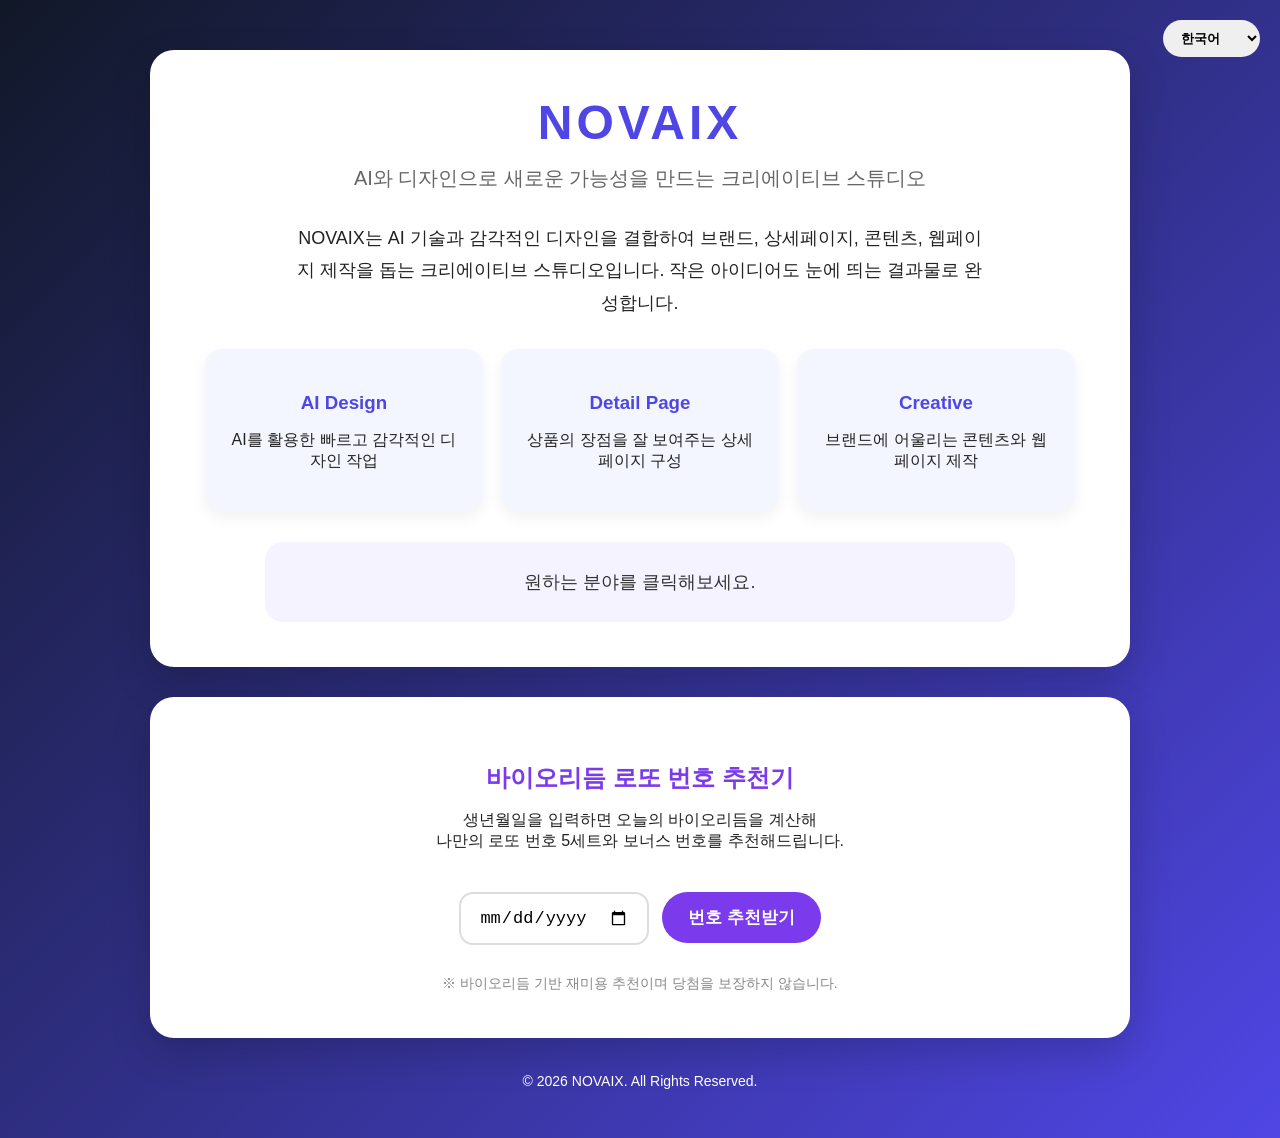
==== commit e0327966: "바이오리듬 로또 번호 추천기 기능 구현 및 UI 개선" ====
--- a/index.html
+++ b/index.html
@@ -1,145 +1,100 @@
 <!DOCTYPE html>
 <html lang="ko">
 <head>
-    <meta charset="UTF-8">
-    <meta name="viewport" content="width=device-width, initial-scale=1.0">
-    <title id="site-title">Movie Mood - 당신의 기분을 읽는 맞춤형 영화 큐레이션</title>
-    <meta name="description" content="전문가가 엄선한 감정 분석 영화 추천 서비스. 행복, 슬픔, 열정, 평온 등 현재 기분에 가장 잘 어울리는 영화를 찾아보세요. 고품질 큐레이션 데이터를 제공합니다.">
-    <meta name="google-adsense-account" content="ca-pub-2356263208847868">
-    <script async src="https://pagead2.googlesyndication.com/pagead/js/adsbygoogle.js?client=ca-pub-2356263208847868"
-     crossorigin="anonymous"></script>
-    <link rel="stylesheet" href="style.css">
+  <meta charset="UTF-8">
+  <meta name="viewport" content="width=device-width, initial-scale=1.0">
+  <title>NOVAIX 바이오리듬 로또 추천기</title>
+  <link rel="stylesheet" href="style.css">
 </head>
 <body>
-    <header>
-        <h1 id="header-title" onclick="location.href='index.html'" style="cursor:pointer">🎬 Movie Mood</h1>
-        <nav class="main-nav">
-            <a href="index.html" id="home-link-text">홈</a>
-            <a href="#about-area" class="about-title-text">서비스 철학</a>
-            <select id="lang-select" class="lang-select">
-                <option value="ko">한국어</option>
-                <option value="en">English</option>
-                <option value="ja">日本語</option>
-                <option value="es">Español</option>
-                <option value="zh">简体中文</option>
-            </select>
-            <button id="theme-toggle">다크 모드</button>
-        </nav>
-    </header>
+  <div class="language-box">
+    <select id="langSelector">
+      <option value="ko">한국어</option>
+      <option value="en">English</option>
+      <option value="ja">日本語</option>
+      <option value="zh">中文</option>
+    </select>
+  </div>
+  <div class="container">
 
-    <main>
-        <section class="hero">
-            <h2 id="hero-msg">지금 어떤 기분이신가요?</h2>
-            <p id="hero-submsg">감정 분석 큐레이션을 통해 당신의 현재 기분에 가장 깊은 공감을 선사할 영화를 추천해 드립니다.</p>
-        </section>
+    <section class="section">
+      <div class="logo">NOVAIX</div>
+      <p class="tagline">AI와 디자인으로 새로운 가능성을 만드는 크리에이티브 스튜디오</p>
 
-        <section class="mood-selector" id="mood-buttons">
-            <!-- Buttons will be generated by JS -->
-        </section>
+      <p class="intro">
+        NOVAIX는 AI 기술과 감각적인 디자인을 결합하여
+        브랜드, 상세페이지, 콘텐츠, 웹페이지 제작을 돕는 크리에이티브 스튜디오입니다.
+        작은 아이디어도 눈에 띄는 결과물로 완성합니다.
+      </p>
 
-        <section id="recommendation-area" class="recommendation-area">
-            <h2 id="result-title">오늘의 추천 큐레이션</h2>
-            <div id="movie-grid" class="movie-grid">
-                <!-- Movie cards will be generated by JS -->
-            </div>
-        </section>
+      <div class="cards">
+        <div class="card" data-service="ai">
+          <h3 id="card-title-ai">AI Design</h3>
+          <p id="card-desc-ai">AI를 활용한 빠르고 감각적인 디자인 작업</p>
+        </div>
 
-        <section id="about-area" class="about-area">
-            <h2 id="about-title" class="about-title-text">서비스 철학</h2>
-            <p id="about-content" class="about-content-text">Movie Mood는 단순한 영화 목록 제공을 넘어, 인간의 보편적인 감정과 영화라는 예술 매체를 연결하는 전문 큐레이션 플랫폼입니다.</p>
-        </section>
+        <div class="card" data-service="detail">
+          <h3 id="card-title-detail">Detail Page</h3>
+          <p id="card-desc-detail">상품의 장점을 잘 보여주는 상세페이지 구성</p>
+        </div>
 
-        <section id="community-area" class="community-area">
-            <h2 id="community-title">Community Mood Board</h2>
-            
-            <div class="mood-reactions" id="mood-reactions">
-                <div class="fortune-box" id="fortune-box">
-                    <h3 id="fortune-title">오늘의 영화 운세</h3>
-                    <p id="fortune-desc">당신의 기분을 클릭하면 행운의 영화를 뽑아드립니다!</p>
-                    <button id="fortune-btn" class="fortune-btn">✨ Pick a Lucky Movie</button>
-                </div>
+        <div class="card" data-service="creative">
+          <h3 id="card-title-creative">Creative</h3>
+          <p id="card-desc-creative">브랜드에 어울리는 콘텐츠와 웹페이지 제작</p>
+        </div>
+      </div>
 
-                <div class="interaction-card">
-                    <p id="reaction-msg">지금 기분은 어떠신가요? 한 줄 평과 함께 남겨주세요!</p>
-                    <div class="nickname-container">
-                        <input type="text" id="user-nickname" placeholder="아이디" maxlength="10">
-                        <input type="text" id="user-comment" placeholder="한 줄 평을 남겨보세요!" maxlength="30">
-                    </div>
+      <div id="serviceResult" class="service-result">
+           원하는 분야를 클릭해보세요.
+      </div>
+    </section>
 
-                    <div class="reaction-buttons">
-                        <button class="reaction-btn" data-mood="love">🥰</button>
-                        <button class="reaction-btn" data-mood="funny">🤣</button>
-                        <button class="reaction-btn" data-mood="wow">😮</button>
-                        <button class="reaction-btn" data-mood="sad">🥺</button>
-                        <button class="reaction-btn" data-mood="good">👍</button>
-                    </div>
-                </div>
+    <section class="section">
+      <h2 id="lottoTitle">바이오리듬 로또 번호 추천기</h2>
+      <p id="lottoDesc">
+        생년월일을 입력하면 오늘의 바이오리듬을 계산해<br>
+        나만의 로또 번호 5세트와 보너스 번호를 추천해드립니다.
+      </p>
 
-                <div class="feed-header">
-                    <span id="live-indicator"><span class="dot"></span> LIVE Activity</span>
-                </div>
-                <div class="reaction-feed">
-                    <div id="reaction-list">
-                        <!-- Reaction items will be added here -->
-                    </div>
-                </div>
-            </div>
-        </section>
+      <div class="input-area">
+        <input type="date" id="birthDate">
+        <button id="lottoButton" type="button">
+           번호 추천받기
+        </button>
+      </div>
 
-        <section id="contact-area" class="contact-area">
-            <h2 id="contact-title">비즈니스 및 제휴 문의</h2>
-            <form action="https://formspree.io/f/mgoqweqr" method="POST" class="contact-form">
-                <div class="form-group">
-                    <label for="email" id="label-email">이메일 주소</label>
-                    <input type="email" name="email" id="email" required placeholder="example@email.com">
-                </div>
-                <div class="form-group">
-                    <label for="message" id="label-message">문의 내용</label>
-                    <textarea name="message" id="message" required placeholder="문의하실 내용을 상세히 입력해주세요."></textarea>
-                </div>
-                <button type="submit" id="submit-btn" class="submit-btn">문의 메시지 보내기</button>
-            </form>
-        </section>
-    </main>
+      <div class="bio-box" id="bioBox">
+        <h3 id="bioBoxTitle">오늘의 바이오리듬</h3>
+
+        <div class="bio-row">
+          신체 리듬: <span id="physicalText"></span>
+          <div class="bar-bg"><div class="bar" id="physicalBar"></div></div>
+        </div>
+
+        <div class="bio-row">
+          감성 리듬: <span id="emotionalText"></span>
+          <div class="bar-bg"><div class="bar" id="emotionalBar"></div></div>
+        </div>
+
+        <div class="bio-row">
+          지성 리듬: <span id="intellectualText"></span>
+          <div class="bar-bg"><div class="bar" id="intellectualBar"></div></div>
+        </div>
+      </div>
+
+      <div class="result" id="result"></div>
+
+      <div class="note">
+        ※ 바이오리듬 기반 재미용 추천이며 당첨을 보장하지 않습니다.
+      </div>
+    </section>
 
     <footer>
-        <p id="footer-text">&copy; 2024 Movie Mood. All rights reserved.</p>
-        <div class="footer-links">
-            <a href="privacy.html" id="privacy-link-text">개인정보처리방침</a> | 
-            <a href="sitemap.xml">Sitemap</a>
-        </div>
+      © 2026 NOVAIX. All Rights Reserved.
     </footer>
 
-    <button id="back-to-top" title="Go to top">↑</button>
-    <script src="main.js"></script>
+  </div>
+
+  <script src="main.js"></script>
 </body>
 </html>
-   </section>
-
-        <section id="contact-area" class="contact-area">
-            <h2 id="contact-title">비즈니스 및 제휴 문의</h2>
-            <form action="https://formspree.io/f/mgoqweqr" method="POST" class="contact-form">
-                <div class="form-group">
-                    <label for="email" id="label-email">이메일 주소</label>
-                    <input type="email" name="email" id="email" required placeholder="example@email.com">
-                </div>
-                <div class="form-group">
-                    <label for="message" id="label-message">문의 내용</label>
-                    <textarea name="message" id="message" required placeholder="문의하실 내용을 상세히 입력해주세요."></textarea>
-                </div>
-                <button type="submit" id="submit-btn" class="submit-btn">문의 메시지 보내기</button>
-            </form>
-        </section>
-    </main>
-
-    <footer>
-        <p id="footer-text">&copy; 2024 Movie Mood. All rights reserved.</p>
-        <div class="footer-links">
-            <a href="privacy.html" id="privacy-link-text">개인정보처리방침</a> | 
-            <a href="sitemap.xml">Sitemap</a>
-        </div>
-    </footer>
-
-    <script src="main.js"></script>
-</body>
-</html>
--- a/style.css
+++ b/style.css
@@ -1,350 +1,237 @@
-:root {
-    --bg-color: #ffffff;
-    --text-color: #1a1a1a;
-    --primary-color: #e50914;
-    --secondary-color: #f3f3f3;
-    --card-bg: #ffffff;
-    --header-bg: #1a1a1a;
-    --header-text: #ffffff;
-    --shadow: 0 4px 12px rgba(0, 0, 0, 0.1);
-}
-
-body.dark-mode {
-    --bg-color: #141414;
-    --text-color: #e5e5e5;
-    --secondary-color: #2f2f2f;
-    --card-bg: #1f1f1f;
-    --header-bg: #000000;
-    --shadow: 0 4px 12px rgba(0, 0, 0, 0.5);
-}
-
 body {
-    font-family: 'Pretendard', -apple-system, BlinkMacSystemFont, system-ui, Roboto, sans-serif;
-    background-color: var(--bg-color);
-    color: var(--text-color);
-    margin: 0;
-    padding: 0;
-    transition: all 0.3s ease;
-    line-height: 1.6;
-}
-
-header {
-    background-color: var(--header-bg);
-    color: var(--header-text);
-    padding: 1rem 5%;
-    display: flex;
-    justify-content: space-between;
-    align-items: center;
-    position: sticky;
-    top: 0;
-    z-index: 100;
-    box-shadow: var(--shadow);
-}
-
-.main-nav {
-    display: flex;
-    align-items: center;
-    gap: 1.5rem;
-}
-
-.main-nav a {
-    color: var(--header-text);
-    text-decoration: none;
-    font-weight: 500;
-    font-size: 0.95rem;
-    transition: 0.2s;
-}
-
-.main-nav a:hover {
-    color: var(--primary-color);
-}
-
-.main-nav select {
-    background-color: rgba(255, 255, 255, 0.1);
-    color: white;
-    border: 1px solid rgba(255, 255, 255, 0.3);
-    padding: 0.3rem 0.5rem;
-    border-radius: 4px;
-    cursor: pointer;
-    font-size: 0.9rem;
-    outline: none;
-}
-
-.main-nav select option {
-    background-color: var(--header-bg);
-    color: white;
-}
-
-header h1 {
-    margin: 0;
-    font-size: 1.5rem;
-    color: var(--primary-color);
-}
-
-.controls button, #theme-toggle {
-    background: none;
-    border: 1px solid #fff;
-    color: #fff;
-    padding: 0.4rem 0.8rem;
-    margin-left: 0.5rem;
-    cursor: pointer;
-    border-radius: 4px;
-    font-size: 0.9rem;
-    transition: 0.2s;
-}
-
-.controls button:hover, #theme-toggle:hover {
-    background-color: rgba(255, 255, 255, 0.2);
-}
-
-main {
-    max-width: 1200px;
-    margin: 0 auto;
-    padding: 2rem 5%;
-}
-
-.hero {
-    text-align: center;
-    margin-bottom: 3rem;
-}
-
-.hero h2 {
-    font-size: 2.5rem;
-    margin-bottom: 0.5rem;
-}
-
-.mood-selector {
-    display: flex;
-    flex-wrap: wrap;
-    justify-content: center;
-    gap: 1rem;
-    margin-bottom: 4rem;
-}
-
-.mood-btn {
-    padding: 1rem 2rem;
-    font-size: 1.1rem;
-    border: none;
-    border-radius: 50px;
-    background-color: var(--secondary-color);
-    color: var(--text-color);
-    cursor: pointer;
-    transition: 0.3s;
-    box-shadow: var(--shadow);
-}
-
-.mood-btn:hover {
-    transform: translateY(-3px);
-    background-color: var(--primary-color);
-    color: white;
-}
-
-.mood-btn.active {
-    background-color: var(--primary-color);
-    color: white;
-}
-
-.recommendation-area {
-    opacity: 0;
-    transform: translateY(20px);
-    transition: 0.5s ease-out;
-}
-
-.recommendation-area.visible {
-    opacity: 1;
-    transform: translateY(0);
-}
-
-.recommendation-area h2 {
-    text-align: center;
-    margin-bottom: 2rem;
-}
-
-.movie-grid {
-    display: grid;
-    grid-template-columns: repeat(auto-fill, minmax(280px, 1fr));
-    gap: 2rem;
-}
-
-.movie-card {
-    background-color: var(--card-bg);
-    border-radius: 15px;
-    overflow: hidden;
-    box-shadow: var(--shadow);
-    transition: 0.3s;
-}
-
-.movie-card:hover {
-    transform: translateY(-5px);
-}
-
-.movie-poster {
+  margin: 0;
+  font-family: Arial, sans-serif;
+  background: linear-gradient(135deg, #111827, #4f46e5);
+  color: #222;
+  text-align: center;
+}
+
+.container {
+  max-width: 980px;
+  margin: 50px auto;
+  padding: 0 20px;
+}
+
+.section {
+  background: white;
+  border-radius: 24px;
+  padding: 45px 25px;
+  margin-bottom: 30px;
+  box-shadow: 0 15px 40px rgba(0,0,0,0.18);
+}
+
+.logo {
+  font-size: 48px;
+  font-weight: bold;
+  color: #4f46e5;
+  letter-spacing: 4px;
+}
+
+.tagline {
+  font-size: 20px;
+  color: #666;
+  margin: 15px 0 30px;
+}
+
+.intro {
+  font-size: 18px;
+  line-height: 1.8;
+  max-width: 700px;
+  margin: 0 auto 30px;
+}
+
+.cards {
+  display: flex;
+  gap: 18px;
+  justify-content: center;
+  flex-wrap: wrap;
+}
+
+.card {
+  width: 230px;
+  padding: 24px;
+  border-radius: 18px;
+  background: #f4f6ff;
+  box-shadow: 0 5px 15px rgba(0,0,0,0.06);
+  cursor: pointer;
+  transition: 0.3s;
+}
+
+.card:hover {
+  transform: translateY(-8px);
+  background: #ede9fe;
+}
+
+.service-result {
+  margin: 30px auto 0;
+  padding: 25px;
+  max-width: 700px;
+  background: #f5f3ff;
+  border-radius: 18px;
+  font-size: 18px;
+  line-height: 1.7;
+  color: #333;
+}
+
+.card h3 {
+  color: #4f46e5;
+  margin-bottom: 10px;
+}
+
+h2 {
+  color: #7c3aed;
+  margin-bottom: 10px;
+}
+
+.input-area {
+  margin: 30px 0;
+}
+
+input {
+  padding: 14px 18px;
+  font-size: 17px;
+  border: 2px solid #ddd;
+  border-radius: 14px;
+  outline: none;
+  margin-right: 8px;
+}
+
+input:focus {
+  border-color: #7c3aed;
+}
+
+button {
+  padding: 14px 26px;
+  font-size: 17px;
+  border: none;
+  border-radius: 30px;
+  background: #7c3aed;
+  color: white;
+  cursor: pointer;
+  font-weight: bold;
+  margin-top: 10px;
+}
+
+button:hover {
+  background: #5b21b6;
+}
+
+.bio-box {
+  margin: 25px auto;
+  padding: 20px;
+  background: #f5f3ff;
+  border-radius: 18px;
+  max-width: 650px;
+  display: none;
+}
+
+.bio-row {
+  margin: 10px 0;
+  font-size: 16px;
+}
+
+.bar-bg {
+  width: 100%;
+  height: 12px;
+  background: #ddd;
+  border-radius: 20px;
+  overflow: hidden;
+  margin-top: 6px;
+}
+
+.bar {
+  height: 100%;
+  width: 50%;
+  border-radius: 20px;
+  background: #7c3aed;
+}
+
+.result {
+  margin-top: 30px;
+}
+
+.set {
+  margin: 18px auto;
+  padding: 18px;
+  border-radius: 18px;
+  background: #faf5ff;
+  display: flex;
+  align-items: center;
+  justify-content: center;
+  gap: 12px;
+  flex-wrap: wrap;
+}
+
+.set-title {
+  width: 70px;
+  font-weight: bold;
+  color: #7c3aed;
+}
+
+.ball {
+  width: 50px;
+  height: 50px;
+  border-radius: 50%;
+  display: flex;
+  align-items: center;
+  justify-content: center;
+  font-size: 18px;
+  font-weight: bold;
+  color: white;
+  box-shadow: 0 5px 12px rgba(0,0,0,0.2);
+}
+
+.bonus-label {
+  margin-left: 10px;
+  font-weight: bold;
+  color: #555;
+}
+
+.bonus {
+  border: 3px solid #333;
+}
+
+.note {
+  margin-top: 25px;
+  font-size: 14px;
+  color: #888;
+}
+
+footer {
+  color: white;
+  font-size: 14px;
+  margin: 35px 0;
+}
+
+@media (max-width: 600px) {
+  .logo {
+    font-size: 38px;
+  }
+
+  input {
+    width: 85%;
+    margin-right: 0;
+    margin-bottom: 10px;
+  }
+
+  .set-title,
+  .bonus-label {
     width: 100%;
-    height: 400px;
-    object-fit: cover;
-    background-color: #333;
-}
-
-.movie-info {
-    padding: 1.5rem;
-}
-
-.movie-meta {
-    display: block;
-    font-size: 0.8rem;
-    color: var(--primary-color);
-    margin-bottom: 0.5rem;
-    font-weight: 600;
-}
-
-.movie-info h3 {
-    margin: 0 0 0.5rem 0;
-    font-size: 1.3rem;
-}
-
-.movie-info p {
-    font-size: 0.95rem;
-    color: var(--text-color);
-    opacity: 0.8;
-}
-
-.about-area {
-    margin-top: 5rem;
-    padding: 3rem;
-    text-align: center;
-    border-top: 1px solid var(--secondary-color);
-}
-
-.community-area {
-    margin-top: 5rem;
-    padding: 3rem 5%;
-    background: linear-gradient(135deg, var(--secondary-color) 0%, var(--bg-color) 100%);
-    border-radius: 30px;
-}
-
-.fortune-box {
-    background: var(--primary-color);
-    color: white;
-    padding: 2rem;
-    border-radius: 20px;
-    margin-bottom: 2rem;
-    box-shadow: 0 10px 20px rgba(229, 9, 20, 0.3);
-}
-
-.fortune-btn {
-    background: white;
-    color: var(--primary-color);
-    border: none;
-    padding: 0.8rem 1.5rem;
-    border-radius: 50px;
-    font-weight: bold;
-    margin-top: 1rem;
-    cursor: pointer;
-}
-
-.interaction-card {
-    background: var(--card-bg);
-    padding: 2rem;
-    border-radius: 20px;
-    box-shadow: var(--shadow);
-}
-
-.reaction-buttons {
-    display: flex;
-    justify-content: center;
-    gap: 1rem;
-    margin: 1.5rem 0;
-}
-
-.reaction-btn {
-    background: var(--secondary-color);
-    border: none;
-    padding: 1rem;
-    border-radius: 50%;
-    font-size: 1.5rem;
-    cursor: pointer;
-    transition: 0.3s;
-}
-
-.reaction-btn:hover {
-    transform: scale(1.2) rotate(10deg);
-}
-
-.nickname-container {
-    display: flex;
-    gap: 0.5rem;
-}
-
-#user-nickname, #user-comment {
-    padding: 0.8rem;
-    border-radius: 10px;
-    border: 1px solid #ccc;
-    background: var(--card-bg);
-    color: var(--text-color);
-}
-
-.reaction-feed {
-    margin-top: 2rem;
-    max-height: 400px;
-    overflow-y: auto;
-}
-
-.reaction-item {
-    background: var(--card-bg);
-    padding: 1rem;
-    border-radius: 12px;
-    margin-bottom: 1rem;
-    box-shadow: var(--shadow);
-    border-left: 5px solid var(--primary-color);
-}
-
-.reply-item {
-    margin-left: 2rem;
-    margin-top: 0.5rem;
-    padding: 0.5rem;
-    background: var(--secondary-color);
-    border-radius: 8px;
-}
-
-.admin-tag {
-    background: var(--primary-color);
-    color: white;
-    padding: 2px 5px;
-    border-radius: 4px;
-    font-size: 0.7rem;
-}
-
-#back-to-top {
-    display: none;
-    position: fixed;
-    bottom: 20px;
-    right: 30px;
-    background: var(--primary-color);
-    color: white;
-    border: none;
-    padding: 1rem;
-    border-radius: 50%;
-    cursor: pointer;
-}
-
-footer {
-    text-align: center;
-    padding: 3rem;
-    margin-top: 4rem;
-    border-top: 1px solid var(--secondary-color);
-}
-
-.footer-links {
-    margin-top: 1rem;
-}
-
-.footer-links a {
-    color: var(--text-color);
-    text-decoration: none;
-    margin: 0 0.5rem;
-}
-
-@media (max-width: 600px) {
-    .nickname-container { flex-direction: column; }
-    .hero h2 { font-size: 1.8rem; }
-}
+    margin-left: 0;
+  }
+}
+
+.language-box {
+  position: fixed;
+  top: 20px;
+  right: 20px;
+  z-index: 999;
+}
+
+.language-box select {
+  padding: 10px 14px;
+  border-radius: 20px;
+  border: none;
+  font-weight: bold;
+  cursor: pointer;
+}
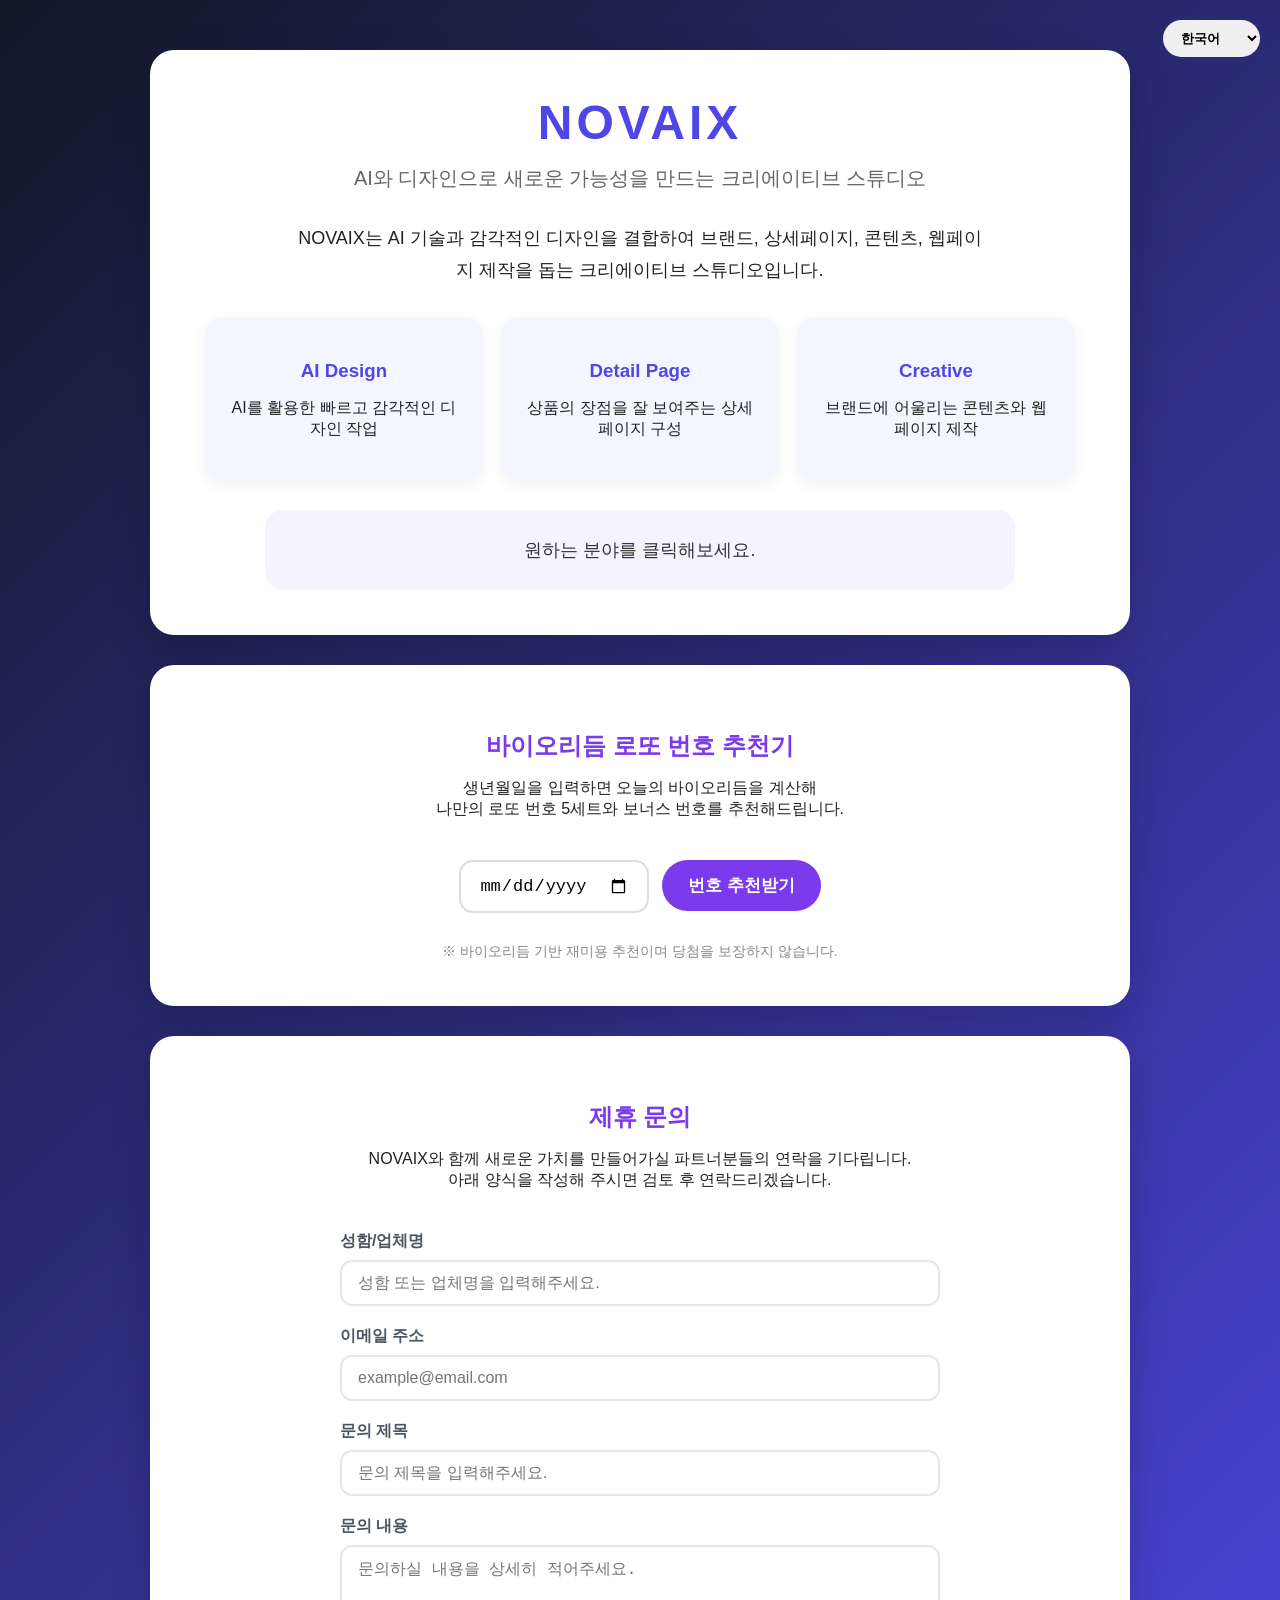
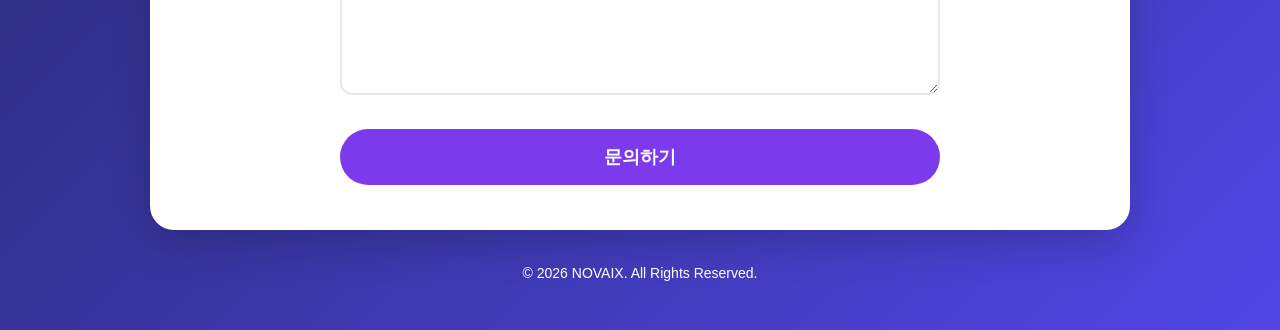
==== commit c5ba6dd8: "feat: 제휴 문의 폼 추가 및 다국어 지원 업데이트" ====
--- a/index.html
+++ b/index.html
@@ -89,6 +89,34 @@
       </div>
     </section>
 
+    <section class="section">
+      <h2 id="contactTitle">제휴 문의</h2>
+      <p id="contactDesc">
+        NOVAIX와 함께 새로운 가치를 만들어가실 파트너분들의 연락을 기다립니다.<br>
+        아래 양식을 작성해 주시면 검토 후 연락드리겠습니다.
+      </p>
+
+      <form action="https://formspree.io/f/mgoqweqr" method="POST" class="contact-form">
+        <div class="form-group">
+          <label for="name">성함/업체명</label>
+          <input type="text" id="name" name="name" required placeholder="성함 또는 업체명을 입력해주세요.">
+        </div>
+        <div class="form-group">
+          <label for="email">이메일 주소</label>
+          <input type="email" id="email" name="email" required placeholder="example@email.com">
+        </div>
+        <div class="form-group">
+          <label for="subject">문의 제목</label>
+          <input type="text" id="subject" name="subject" required placeholder="문의 제목을 입력해주세요.">
+        </div>
+        <div class="form-group">
+          <label for="message">문의 내용</label>
+          <textarea id="message" name="message" required placeholder="문의하실 내용을 상세히 적어주세요."></textarea>
+        </div>
+        <button type="submit" class="submit-button">문의하기</button>
+      </form>
+    </section>
+
     <footer>
       © 2026 NOVAIX. All Rights Reserved.
     </footer>
--- a/style.css
+++ b/style.css
@@ -197,6 +197,52 @@
   color: #888;
 }
 
+.contact-form {
+  max-width: 600px;
+  margin: 40px auto 0;
+  text-align: left;
+}
+
+.form-group {
+  margin-bottom: 20px;
+}
+
+.form-group label {
+  display: block;
+  font-weight: bold;
+  margin-bottom: 8px;
+  color: #4b5563;
+}
+
+.form-group input,
+.form-group textarea {
+  width: 100%;
+  padding: 12px 16px;
+  border: 2px solid #e5e7eb;
+  border-radius: 12px;
+  font-size: 16px;
+  box-sizing: border-box;
+  transition: border-color 0.2s;
+}
+
+.form-group input:focus,
+.form-group textarea:focus {
+  outline: none;
+  border-color: #7c3aed;
+}
+
+.form-group textarea {
+  height: 150px;
+  resize: vertical;
+}
+
+.submit-button {
+  width: 100%;
+  padding: 16px;
+  font-size: 18px;
+  margin-top: 10px;
+}
+
 footer {
   color: white;
   font-size: 14px;
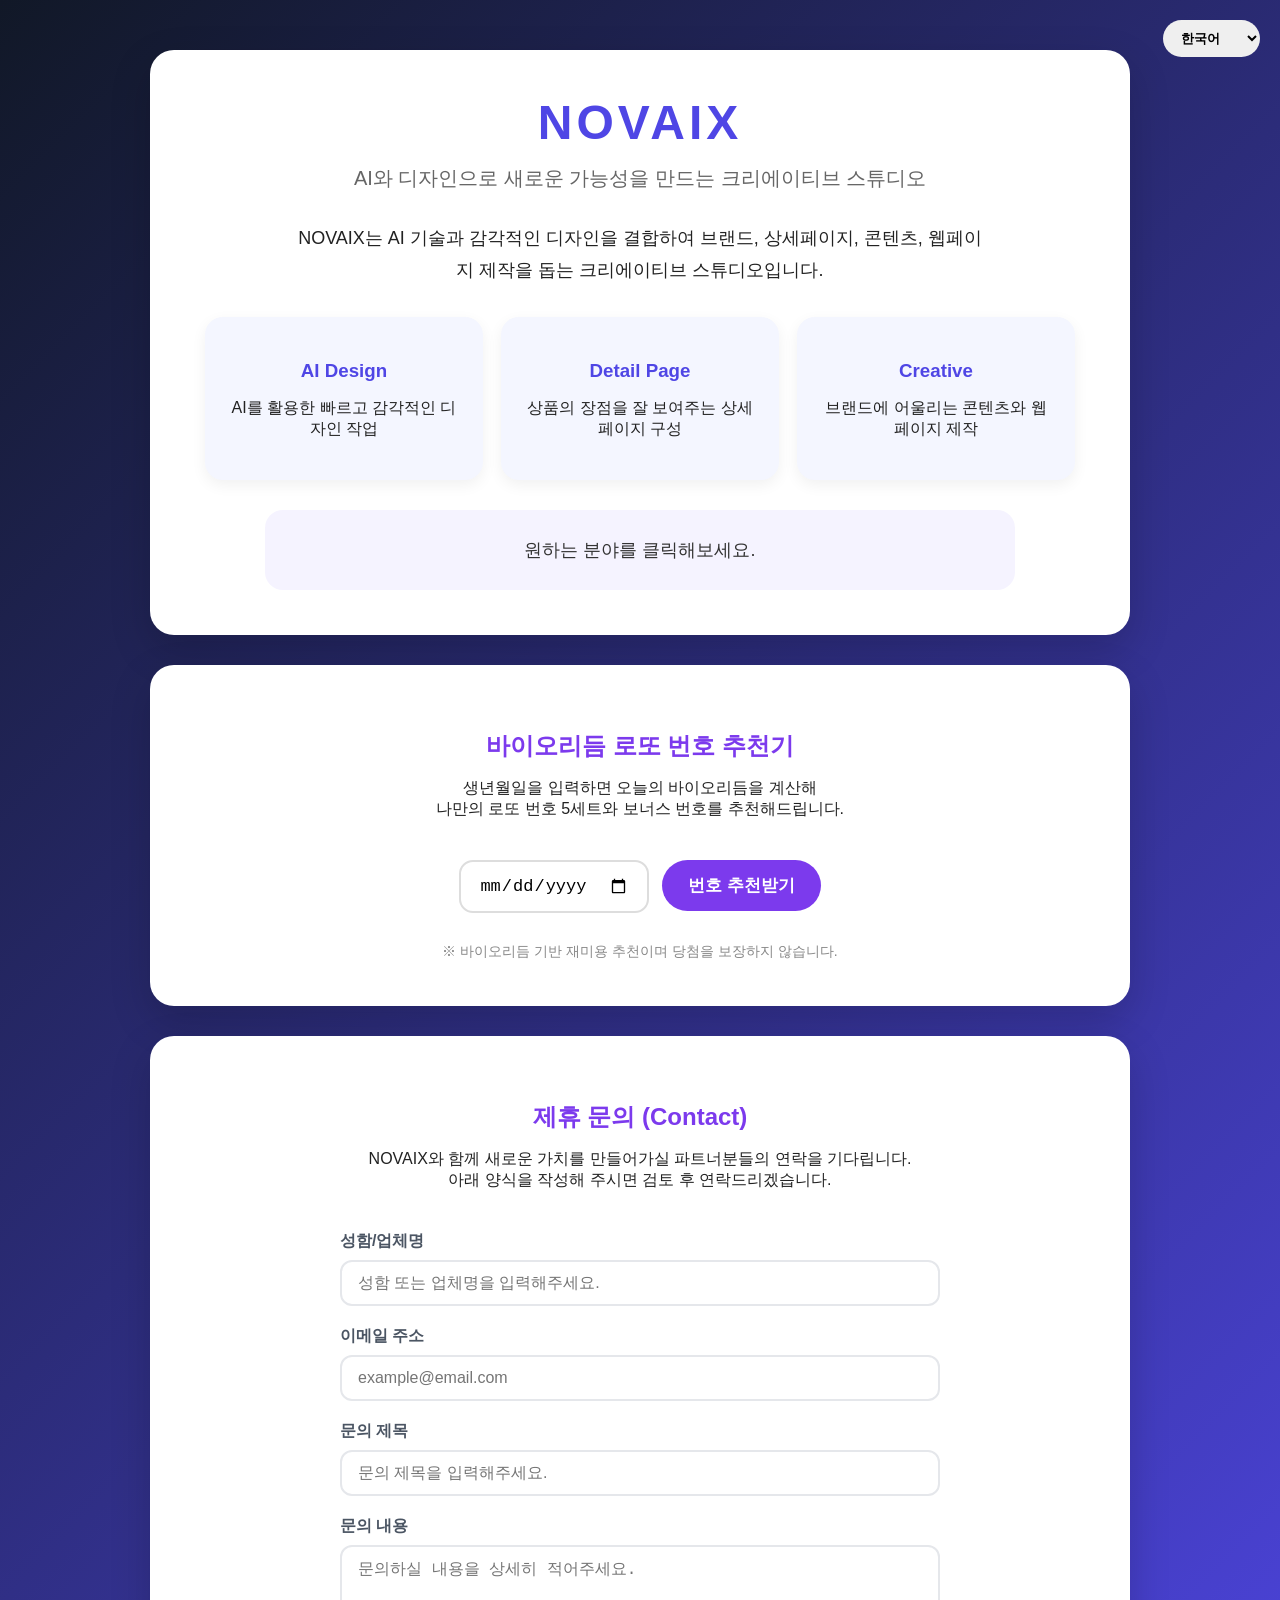
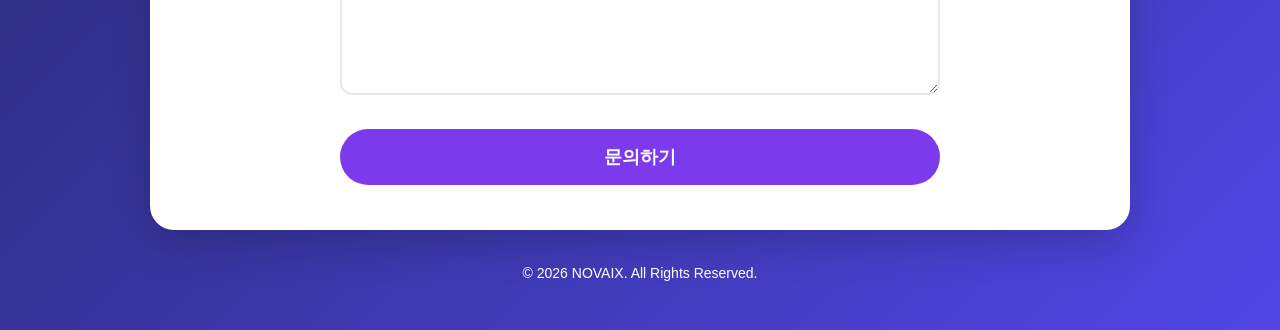
==== commit 8fa516bd: "fix: 제휴 문의 섹션 노출 문제 해결 및 JS 안정성 강화" ====
--- a/index.html
+++ b/index.html
@@ -89,8 +89,8 @@
       </div>
     </section>
 
-    <section class="section">
-      <h2 id="contactTitle">제휴 문의</h2>
+    <section id="contact-section" class="section">
+      <h2 id="contactTitle">제휴 문의 (Contact)</h2>
       <p id="contactDesc">
         NOVAIX와 함께 새로운 가치를 만들어가실 파트너분들의 연락을 기다립니다.<br>
         아래 양식을 작성해 주시면 검토 후 연락드리겠습니다.
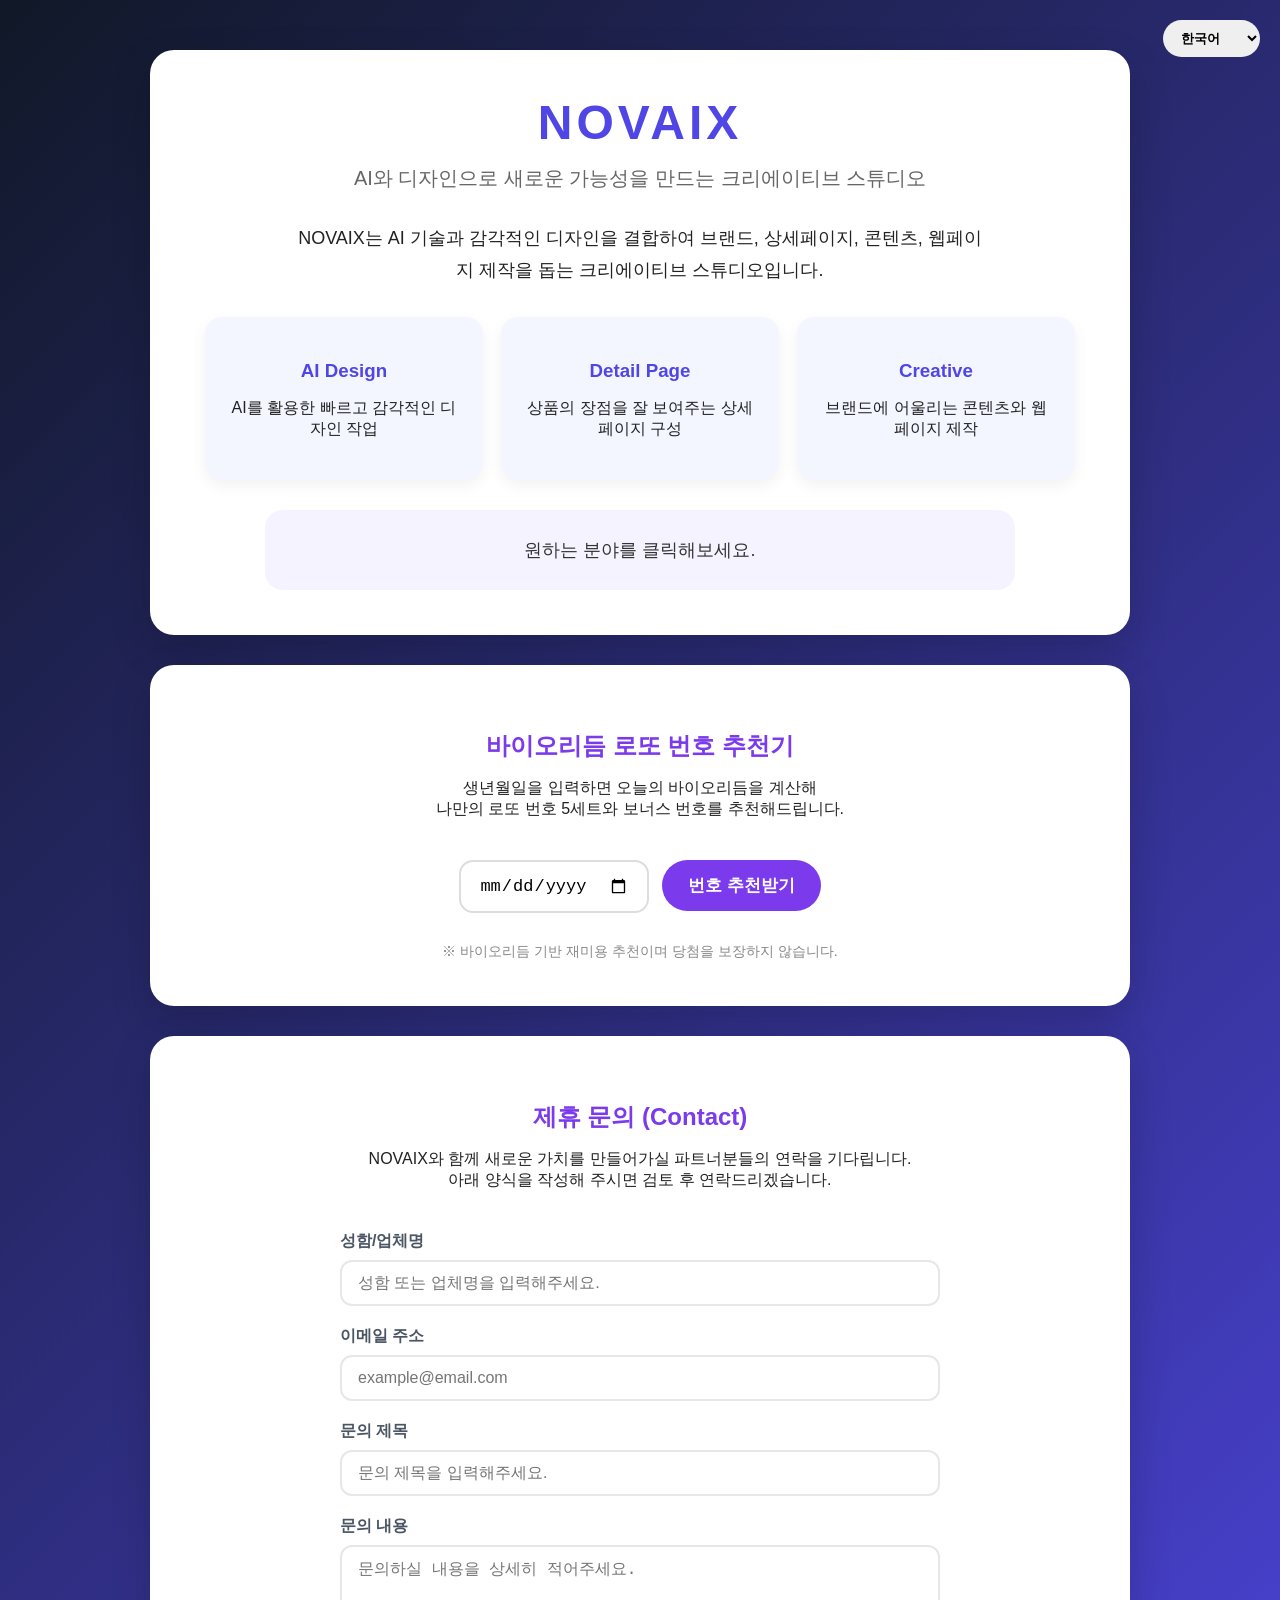
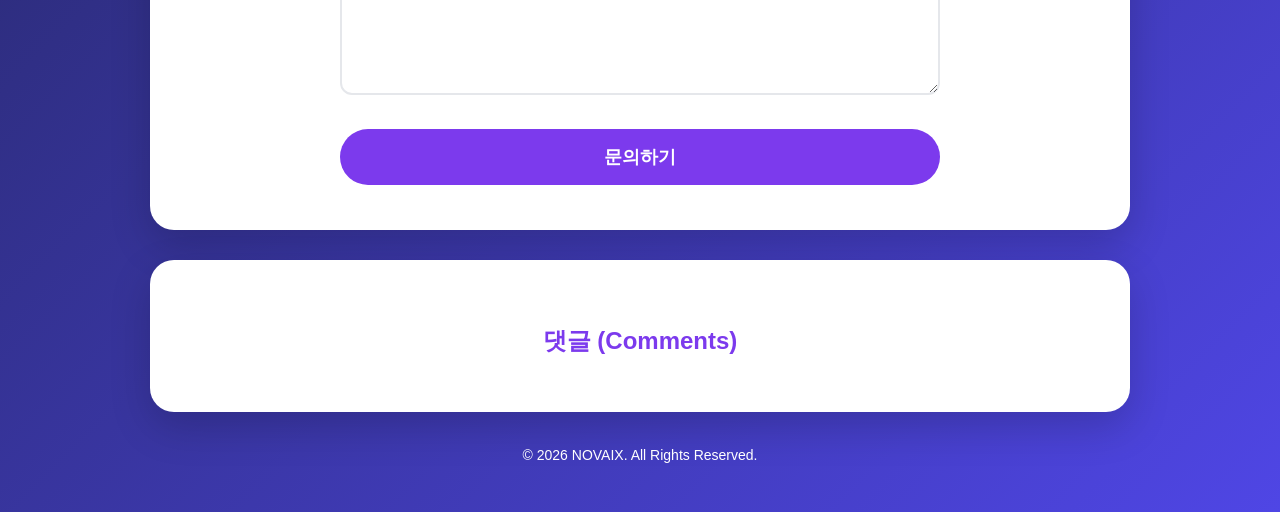
==== commit d29fc047: "feat: Giscus 댓글 기능 추가 및 다국어 연동" ====
--- a/index.html
+++ b/index.html
@@ -117,6 +117,11 @@
       </form>
     </section>
 
+    <section id="comments-section" class="section">
+      <h2 id="commentsTitle">댓글 (Comments)</h2>
+      <div class="giscus"></div>
+    </section>
+
     <footer>
       © 2026 NOVAIX. All Rights Reserved.
     </footer>
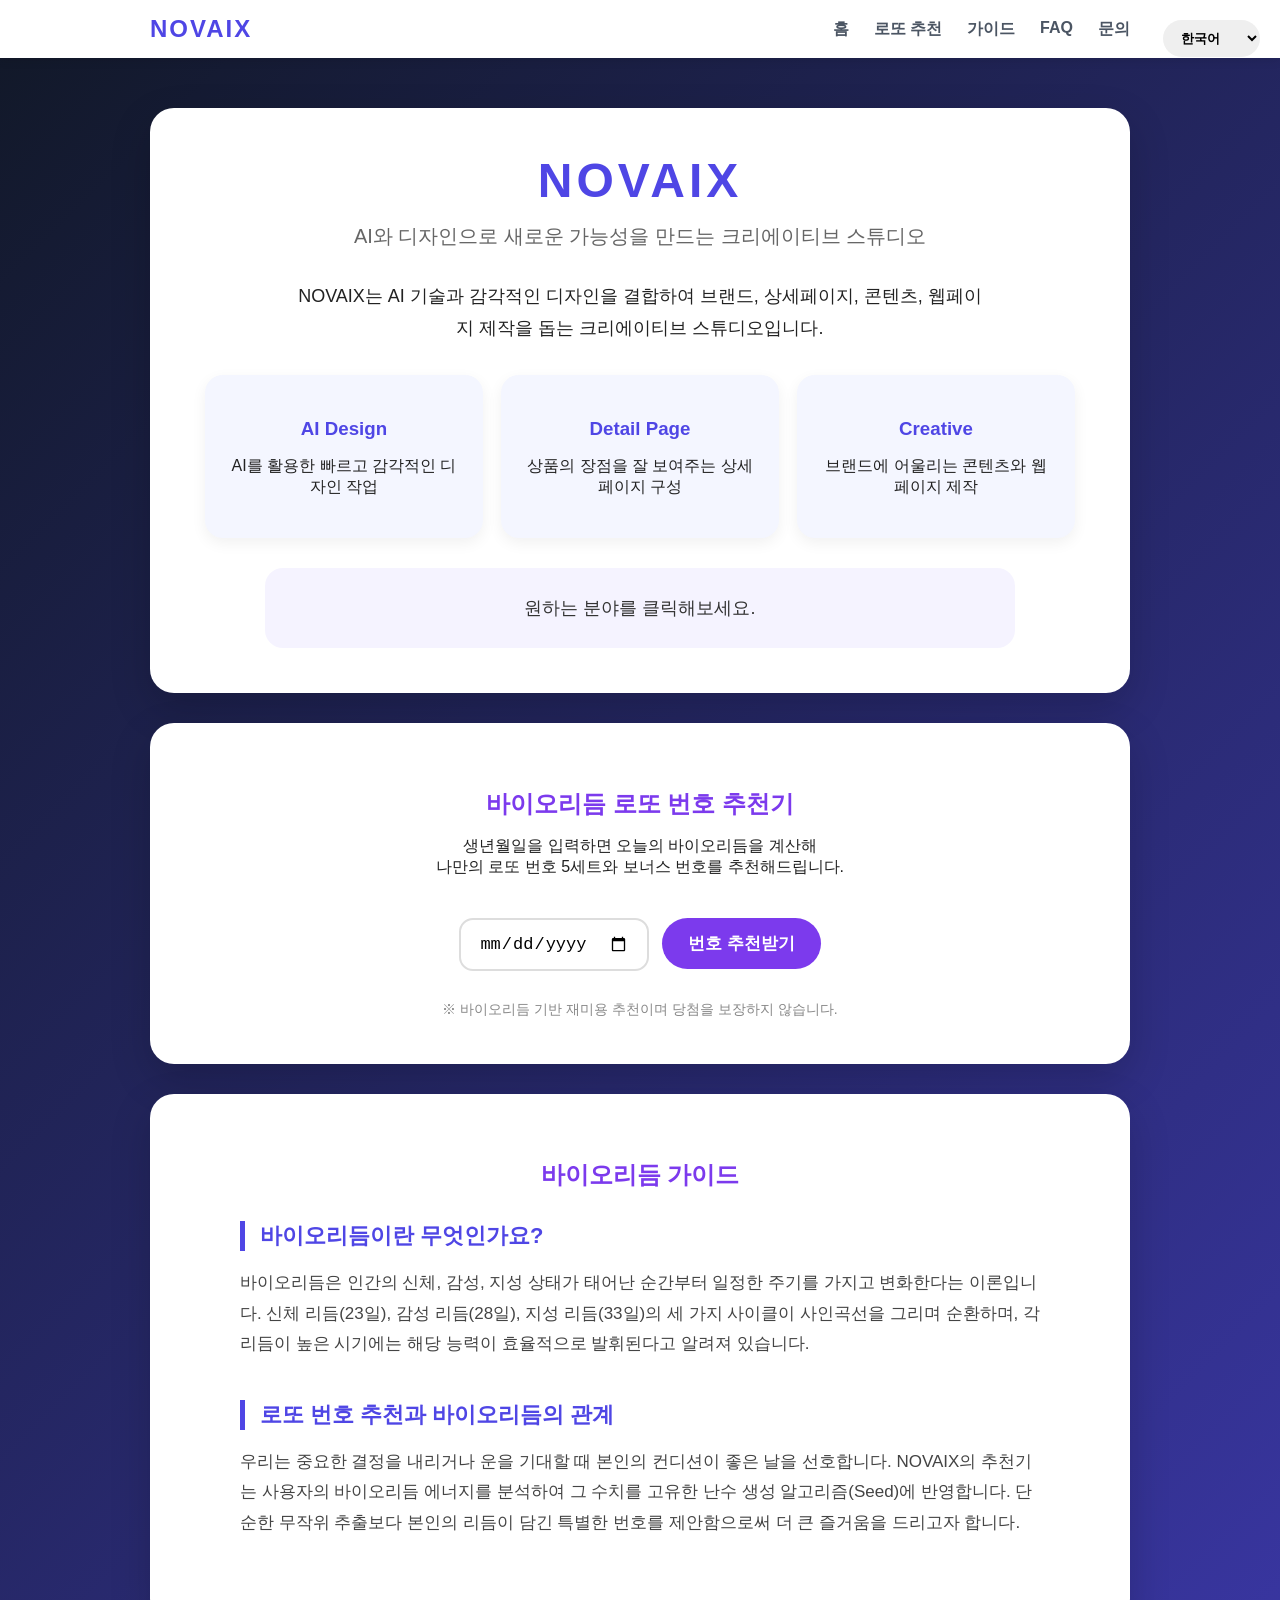
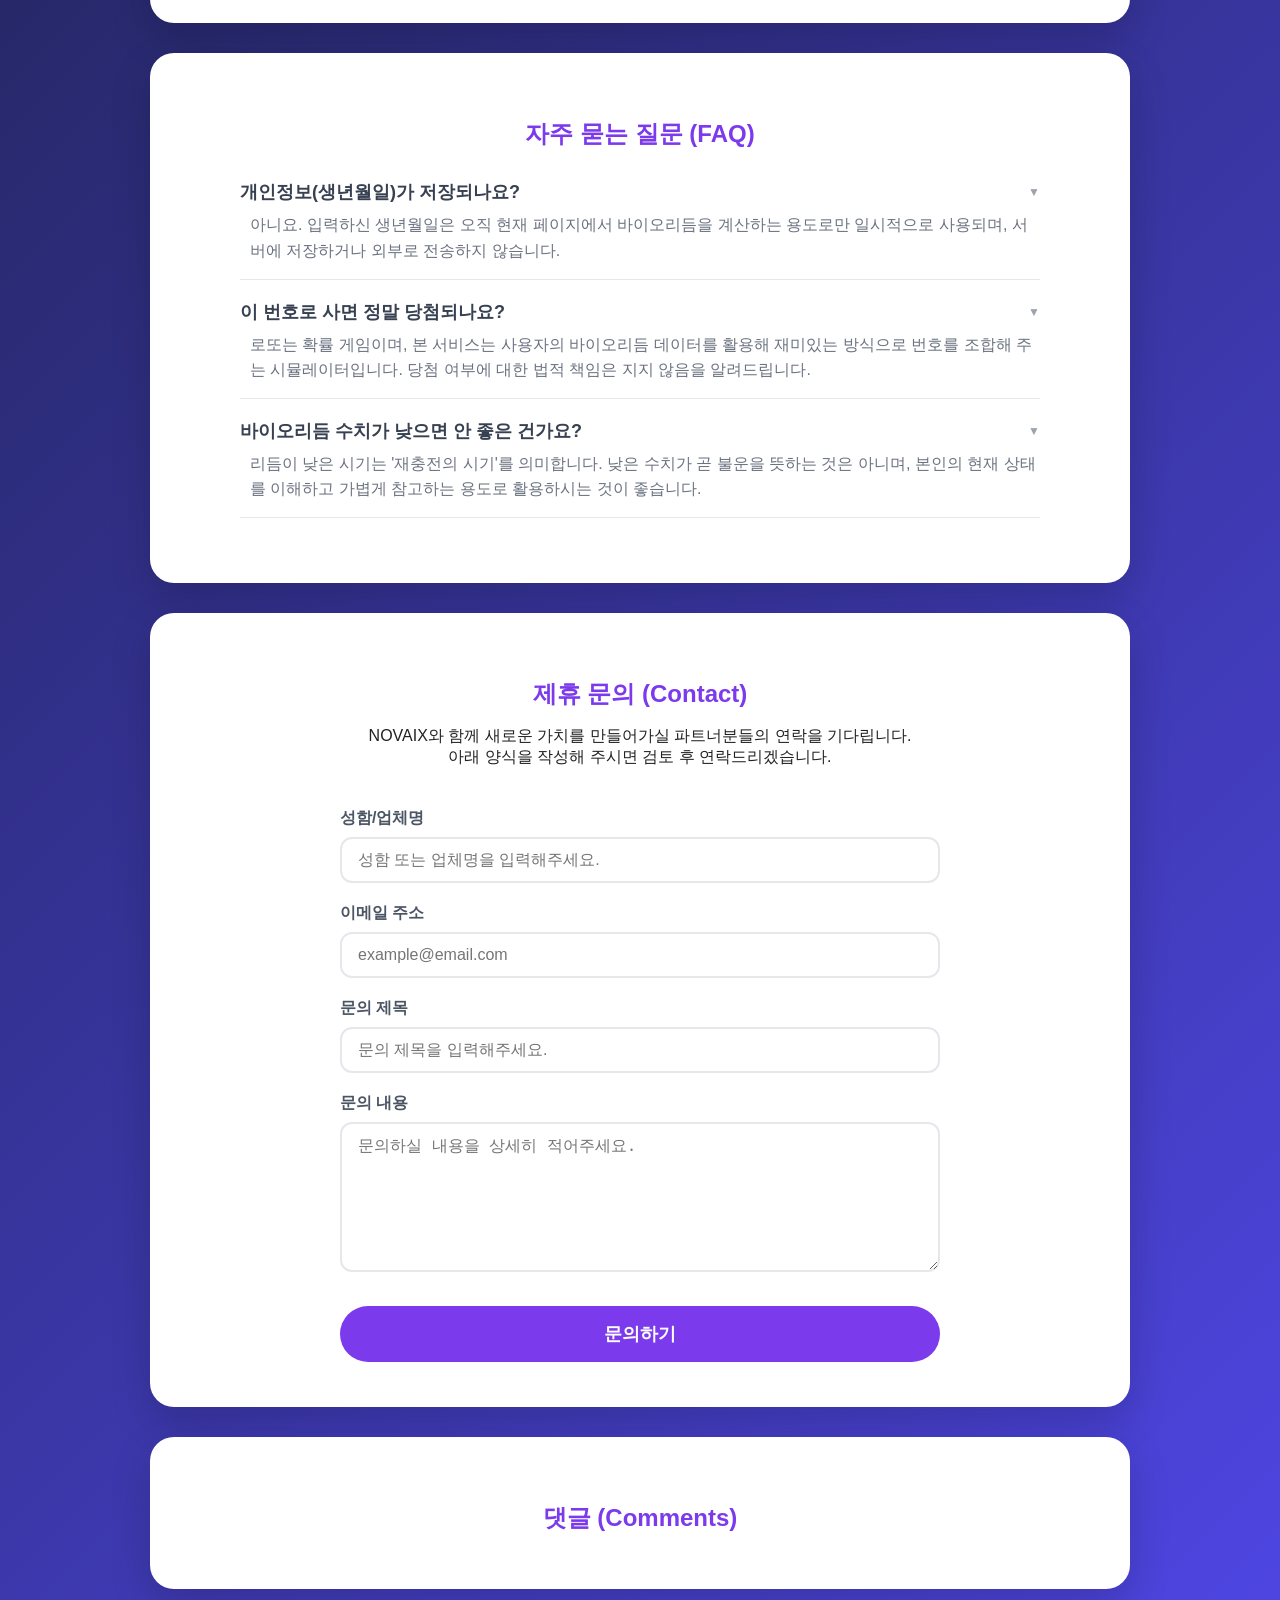
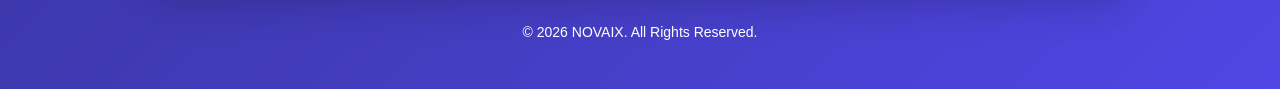
==== commit f76e2d94: "feat: 애드센스 승인을 위한 고품질 콘텐츠 및 네비게이션 최적화" ====
--- a/index.html
+++ b/index.html
@@ -4,24 +4,39 @@
   <meta charset="UTF-8">
   <meta name="viewport" content="width=device-width, initial-scale=1.0">
   <title>NOVAIX 바이오리듬 로또 추천기</title>
+  <script async src="https://pagead2.googlesyndication.com/pagead/js/adsbygoogle.js?client=ca-pub-2356263208847868"
+     crossorigin="anonymous"></script>
   <link rel="stylesheet" href="style.css">
 </head>
 <body>
-  <div class="language-box">
-    <select id="langSelector">
-      <option value="ko">한국어</option>
-      <option value="en">English</option>
-      <option value="ja">日本語</option>
-      <option value="zh">中文</option>
-    </select>
-  </div>
+  <nav class="navbar">
+    <div class="nav-container">
+      <div class="nav-logo">NOVAIX</div>
+      <ul class="nav-links">
+        <li><a href="#" id="nav-home">홈</a></li>
+        <li><a href="#lotto-section" id="nav-lotto">로또 추천</a></li>
+        <li><a href="#guide-section" id="nav-guide">가이드</a></li>
+        <li><a href="#faq-section" id="nav-faq">FAQ</a></li>
+        <li><a href="#contact-section" id="nav-contact">문의</a></li>
+      </ul>
+      <div class="language-box">
+        <select id="langSelector">
+          <option value="ko">한국어</option>
+          <option value="en">English</option>
+          <option value="ja">日本語</option>
+          <option value="zh">中文</option>
+        </select>
+      </div>
+    </div>
+  </nav>
+
   <div class="container">
 
-    <section class="section">
+    <section id="hero-section" class="section">
       <div class="logo">NOVAIX</div>
-      <p class="tagline">AI와 디자인으로 새로운 가능성을 만드는 크리에이티브 스튜디오</p>
+      <p class="tagline" id="tagline">AI와 디자인으로 새로운 가능성을 만드는 크리에이티브 스튜디오</p>
 
-      <p class="intro">
+      <p class="intro" id="intro">
         NOVAIX는 AI 기술과 감각적인 디자인을 결합하여
         브랜드, 상세페이지, 콘텐츠, 웹페이지 제작을 돕는 크리에이티브 스튜디오입니다.
         작은 아이디어도 눈에 띄는 결과물로 완성합니다.
@@ -49,7 +64,7 @@
       </div>
     </section>
 
-    <section class="section">
+    <section id="lotto-section" class="section">
       <h2 id="lottoTitle">바이오리듬 로또 번호 추천기</h2>
       <p id="lottoDesc">
         생년월일을 입력하면 오늘의 바이오리듬을 계산해<br>
@@ -67,25 +82,65 @@
         <h3 id="bioBoxTitle">오늘의 바이오리듬</h3>
 
         <div class="bio-row">
-          신체 리듬: <span id="physicalText"></span>
+          <span id="label-physical">신체 리듬</span>: <span id="physicalText"></span>
           <div class="bar-bg"><div class="bar" id="physicalBar"></div></div>
         </div>
 
         <div class="bio-row">
-          감성 리듬: <span id="emotionalText"></span>
+          <span id="label-emotional">감성 리듬</span>: <span id="emotionalText"></span>
           <div class="bar-bg"><div class="bar" id="emotionalBar"></div></div>
         </div>
 
         <div class="bio-row">
-          지성 리듬: <span id="intellectualText"></span>
+          <span id="label-intellectual">지성 리듬</span>: <span id="intellectualText"></span>
           <div class="bar-bg"><div class="bar" id="intellectualBar"></div></div>
         </div>
       </div>
 
       <div class="result" id="result"></div>
 
-      <div class="note">
+      <div class="note" id="lottoNote">
         ※ 바이오리듬 기반 재미용 추천이며 당첨을 보장하지 않습니다.
+      </div>
+    </section>
+
+    <section id="guide-section" class="section">
+      <h2 id="guideTitle">바이오리듬 가이드 (Biorhythm Guide)</h2>
+      <div class="guide-content">
+        <article class="guide-article">
+          <h3 id="article1Title">바이오리듬이란 무엇인가요?</h3>
+          <p id="article1Content">
+            바이오리듬은 인간의 신체, 감성, 지성 상태가 태어난 순간부터 일정한 주기를 가지고 변화한다는 이론입니다. 
+            신체 리듬(23일), 감성 리듬(28일), 지성 리듬(33일)의 세 가지 사이클이 사인곡선을 그리며 순환하며, 
+            각 리듬이 높은 시기에는 해당 능력이 효율적으로 발휘된다고 알려져 있습니다.
+          </p>
+        </article>
+        <article class="guide-article">
+          <h3 id="article2Title">로또 번호 추천과 바이오리듬의 관계</h3>
+          <p id="article2Content">
+            우리는 중요한 결정을 내리거나 운을 기대할 때 본인의 컨디션이 좋은 날을 선호합니다. 
+            NOVAIX의 추천기는 사용자의 바이오리듬 에너지를 분석하여 그 수치를 고유한 난수 생성 알고리즘(Seed)에 반영합니다. 
+            단순한 무작위 추출보다 본인의 리듬이 담긴 특별한 번호를 제안함으로써 더 큰 즐거움을 드리고자 합니다.
+          </p>
+        </article>
+      </div>
+    </section>
+
+    <section id="faq-section" class="section">
+      <h2 id="faqTitle">자주 묻는 질문 (FAQ)</h2>
+      <div class="faq-container">
+        <div class="faq-item">
+          <div class="faq-question" id="faqQ1">개인정보(생년월일)가 저장되나요?</div>
+          <div class="faq-answer" id="faqA1">아니요. 입력하신 생년월일은 오직 현재 페이지에서 바이오리듬을 계산하는 용도로만 일시적으로 사용되며, 서버에 저장하거나 외부로 전송하지 않습니다.</div>
+        </div>
+        <div class="faq-item">
+          <div class="faq-question" id="faqQ2">이 번호로 사면 정말 당첨되나요?</div>
+          <div class="faq-answer" id="faqA2">로또는 확률 게임이며, 본 서비스는 사용자의 바이오리듬 데이터를 활용해 재미있는 방식으로 번호를 조합해 주는 시뮬레이터입니다. 당첨 여부에 대한 법적 책임은 지지 않음을 알려드립니다.</div>
+        </div>
+        <div class="faq-item">
+          <div class="faq-question" id="faqQ3">바이오리듬 수치가 낮으면 안 좋은 건가요?</div>
+          <div class="faq-answer" id="faqA3">리듬이 낮은 시기는 '재충전의 시기'를 의미합니다. 낮은 수치가 곧 불운을 뜻하는 것은 아니며, 본인의 현재 상태를 이해하고 가볍게 참고하는 용도로 활용하시는 것이 좋습니다.</div>
+        </div>
       </div>
     </section>
 
@@ -98,22 +153,22 @@
 
       <form action="https://formspree.io/f/mgoqweqr" method="POST" class="contact-form">
         <div class="form-group">
-          <label for="name">성함/업체명</label>
+          <label for="name" id="label-name">성함/업체명</label>
           <input type="text" id="name" name="name" required placeholder="성함 또는 업체명을 입력해주세요.">
         </div>
         <div class="form-group">
-          <label for="email">이메일 주소</label>
+          <label for="email" id="label-email">이메일 주소</label>
           <input type="email" id="email" name="email" required placeholder="example@email.com">
         </div>
         <div class="form-group">
-          <label for="subject">문의 제목</label>
+          <label for="subject" id="label-subject">문의 제목</label>
           <input type="text" id="subject" name="subject" required placeholder="문의 제목을 입력해주세요.">
         </div>
         <div class="form-group">
-          <label for="message">문의 내용</label>
+          <label for="message" id="label-message">문의 내용</label>
           <textarea id="message" name="message" required placeholder="문의하실 내용을 상세히 적어주세요."></textarea>
         </div>
-        <button type="submit" class="submit-button">문의하기</button>
+        <button type="submit" class="submit-button" id="btn-submit">문의하기</button>
       </form>
     </section>
 
--- a/style.css
+++ b/style.css
@@ -267,6 +267,124 @@
   }
 }
 
+/* Navbar styles */
+.navbar {
+  position: sticky;
+  top: 0;
+  background: white;
+  padding: 15px 0;
+  box-shadow: 0 2px 10px rgba(0,0,0,0.1);
+  z-index: 1000;
+}
+
+.nav-container {
+  max-width: 980px;
+  margin: 0 auto;
+  padding: 0 20px;
+  display: flex;
+  justify-content: space-between;
+  align-items: center;
+}
+
+.nav-logo {
+  font-size: 24px;
+  font-weight: bold;
+  color: #4f46e5;
+  letter-spacing: 2px;
+}
+
+.nav-links {
+  list-style: none;
+  display: flex;
+  gap: 25px;
+  margin: 0;
+  padding: 0;
+}
+
+.nav-links a {
+  text-decoration: none;
+  color: #4b5563;
+  font-weight: 600;
+  font-size: 16px;
+  transition: color 0.2s;
+}
+
+.nav-links a:hover {
+  color: #7c3aed;
+}
+
+/* Guide Section Styles */
+.guide-content {
+  text-align: left;
+  max-width: 800px;
+  margin: 30px auto 0;
+}
+
+.guide-article {
+  margin-bottom: 40px;
+}
+
+.guide-article h3 {
+  color: #4f46e5;
+  font-size: 22px;
+  margin-bottom: 15px;
+  border-left: 5px solid #4f46e5;
+  padding-left: 15px;
+}
+
+.guide-article p {
+  font-size: 17px;
+  line-height: 1.8;
+  color: #444;
+}
+
+/* FAQ Section Styles */
+.faq-container {
+  text-align: left;
+  max-width: 800px;
+  margin: 30px auto 0;
+}
+
+.faq-item {
+  margin-bottom: 20px;
+  border-bottom: 1px solid #e5e7eb;
+  padding-bottom: 15px;
+}
+
+.faq-question {
+  font-weight: bold;
+  font-size: 18px;
+  color: #374151;
+  margin-bottom: 8px;
+  cursor: pointer;
+  display: flex;
+  justify-content: space-between;
+  align-items: center;
+}
+
+.faq-question::after {
+  content: '▼';
+  font-size: 12px;
+  color: #9ca3af;
+}
+
+.faq-answer {
+  font-size: 16px;
+  line-height: 1.6;
+  color: #6b7280;
+  padding-left: 10px;
+}
+
+/* Responsive adjustments */
+@media (max-width: 768px) {
+  .nav-links {
+    display: none; /* Hide on mobile for simplicity, or could implement hamburger */
+  }
+  .navbar .language-box {
+    position: static;
+  }
+}
+
 .language-box {
   position: fixed;
   top: 20px;
